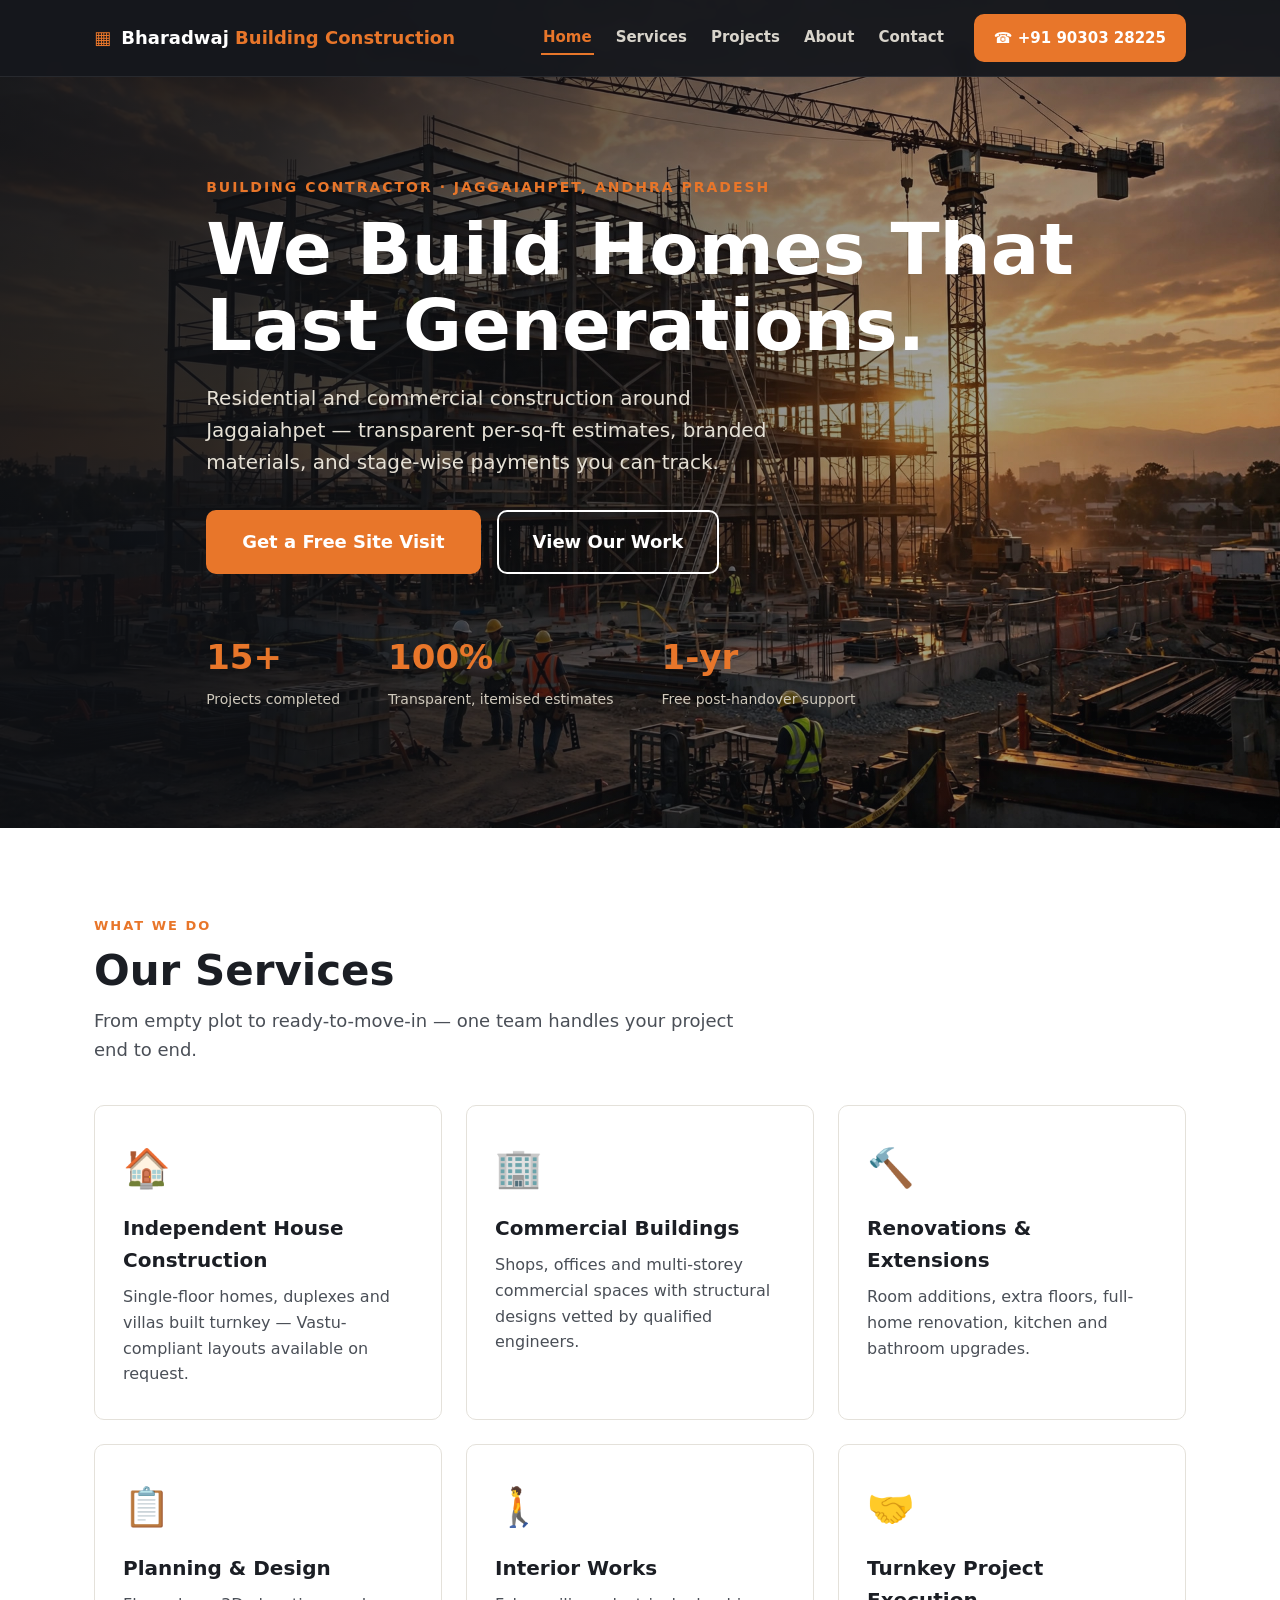
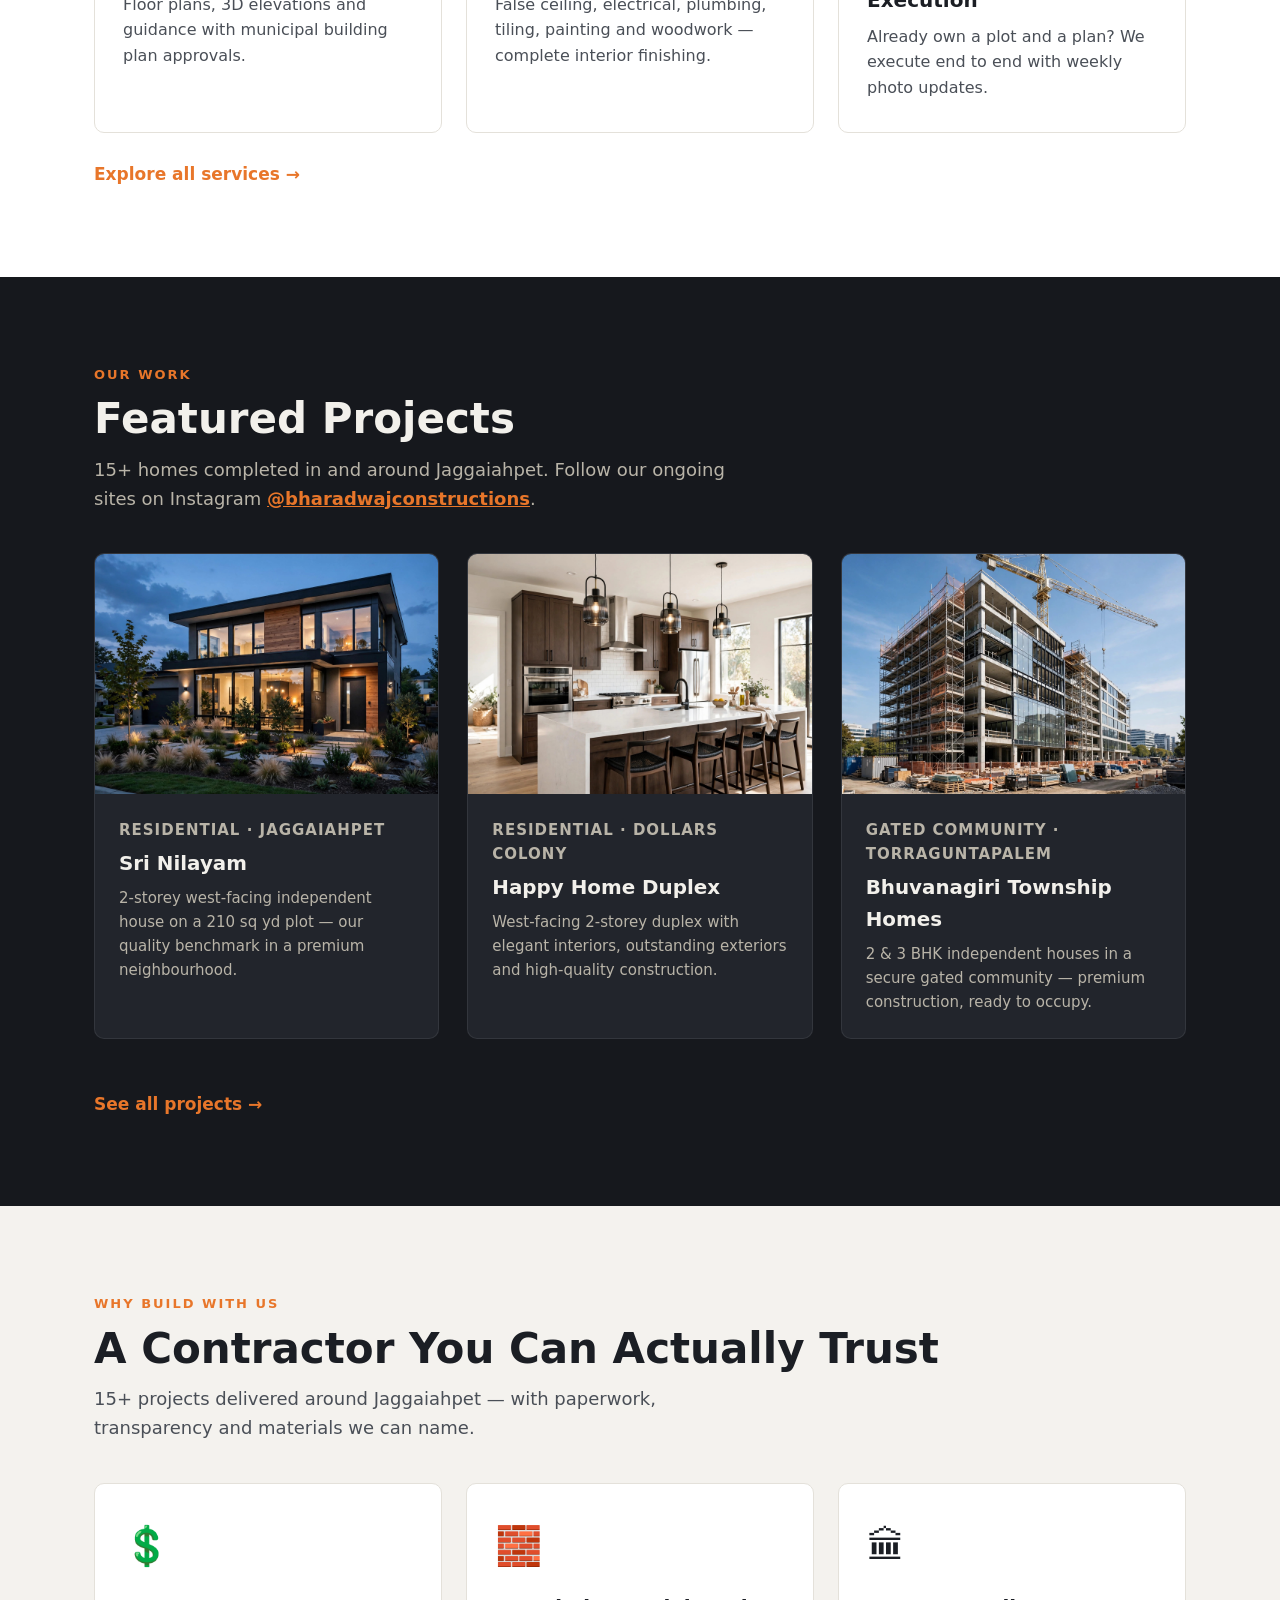
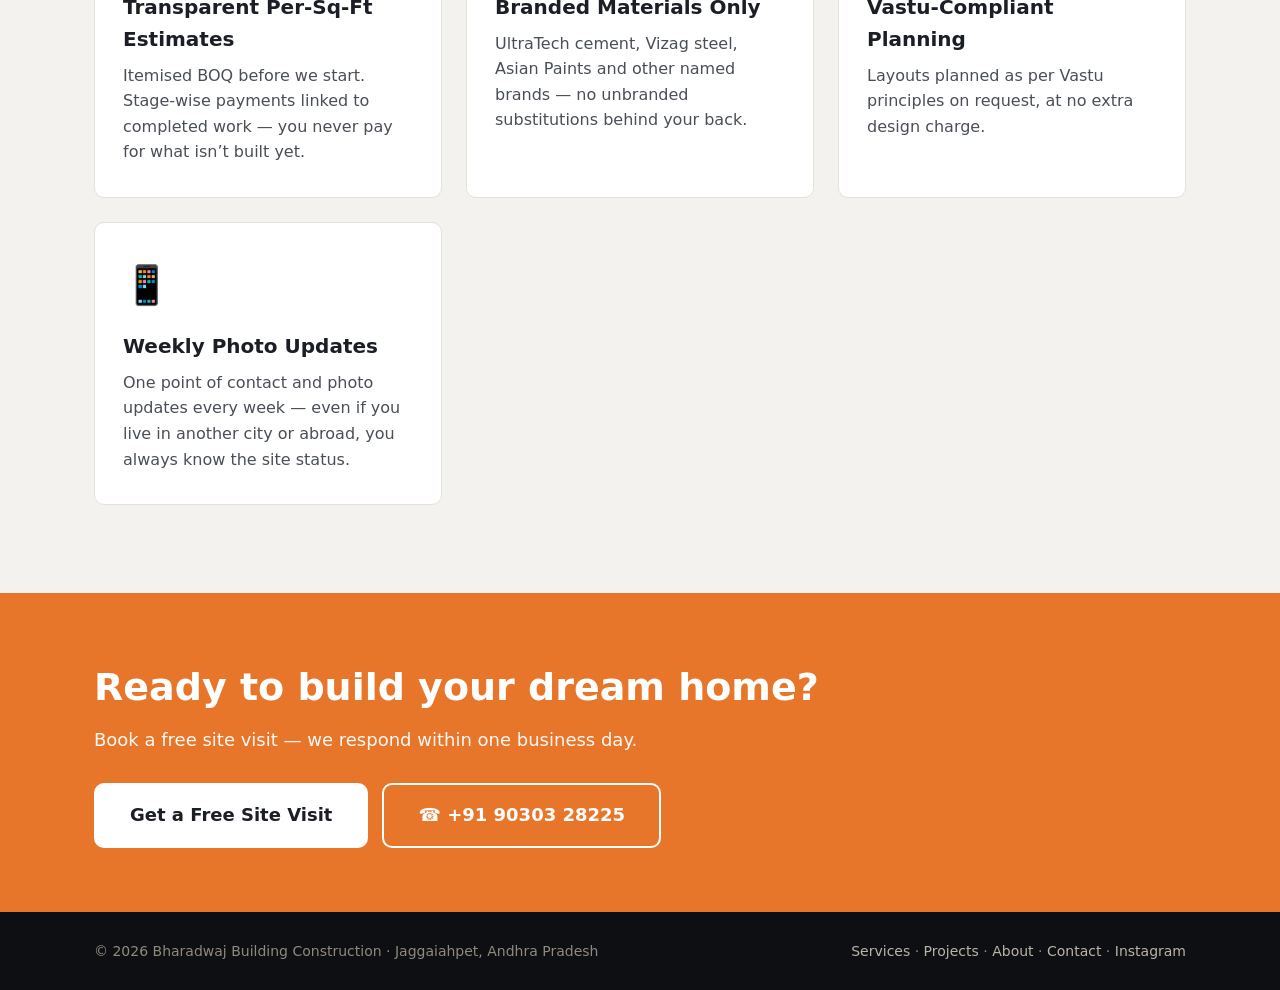
==== index.html @ 1786cbdc "Launch Bharadwaj Building Construction website" ====
<!DOCTYPE html>
<html lang="en">
<head>
  <meta charset="UTF-8" />
  <meta name="viewport" content="width=device-width, initial-scale=1.0" />
  <title>Bharadwaj Building Construction | Building Contractor in Jaggaiahpet, Andhra Pradesh</title>
  <meta name="description" content="Bharadwaj Building Construction is a building contractor based in Jaggaiahpet, Andhra Pradesh. Independent houses, commercial buildings, renovations and turnkey projects. Free site visit and transparent estimate." />
  <link rel="stylesheet" href="styles.css" />
</head>
<body data-page="home">

  <!-- ============ HEADER / NAV ============ -->
  <header class="site-header" id="siteHeader">
    <div class="container header-inner">
      <a href="index.html" class="logo">
        <span class="logo-mark">&#9638;</span>
        Bharadwaj <span class="logo-accent">Building Construction</span>
      </a>
      <nav class="main-nav" id="mainNav">
        <a href="index.html" data-nav="home">Home</a>
        <a href="services.html" data-nav="services">Services</a>
        <a href="projects.html" data-nav="projects">Projects</a>
        <a href="about.html" data-nav="about">About</a>
        <a href="contact.html" data-nav="contact">Contact</a>
      </nav>
      <a href="tel:+919030328225" class="btn btn-primary header-cta">&#9742; +91 90303 28225</a>
      <button class="nav-toggle" id="navToggle" aria-label="Toggle navigation">
        <span></span><span></span><span></span>
      </button>
    </div>
  </header>

  <!-- ============ HERO ============ -->
  <section class="hero">
    <div class="hero-overlay"></div>
    <div class="container hero-content">
      <p class="hero-eyebrow">Building Contractor &middot; Jaggaiahpet, Andhra Pradesh</p>
      <h1>We Build Homes That<br />Last Generations.</h1>
      <p class="hero-sub">Residential and commercial construction around Jaggaiahpet &mdash; transparent per-sq-ft estimates, branded materials, and stage-wise payments you can track.</p>
      <div class="hero-actions">
        <a href="contact.html" class="btn btn-primary btn-lg">Get a Free Site Visit</a>
        <a href="projects.html" class="btn btn-ghost btn-lg">View Our Work</a>
      </div>
      <div class="hero-stats">
        <div class="stat"><strong>15+</strong><span>Projects completed</span></div>
        <div class="stat"><strong>100%</strong><span>Transparent, itemised estimates</span></div>
        <div class="stat"><strong>1-yr</strong><span>Free post-handover support</span></div>
      </div>
    </div>
  </section>

  <!-- ============ SERVICES PREVIEW ============ -->
  <section class="section">
    <div class="container">
      <p class="section-eyebrow">What we do</p>
      <h2 class="section-title">Our Services</h2>
      <p class="section-lead">From empty plot to ready-to-move-in &mdash; one team handles your project end to end.</p>
      <div class="services-grid">
        <article class="service-card">
          <div class="service-icon">&#127968;</div>
          <h3>Independent House Construction</h3>
          <p>Single-floor homes, duplexes and villas built turnkey &mdash; Vastu-compliant layouts available on request.</p>
        </article>
        <article class="service-card">
          <div class="service-icon">&#127970;</div>
          <h3>Commercial Buildings</h3>
          <p>Shops, offices and multi-storey commercial spaces with structural designs vetted by qualified engineers.</p>
        </article>
        <article class="service-card">
          <div class="service-icon">&#128296;</div>
          <h3>Renovations &amp; Extensions</h3>
          <p>Room additions, extra floors, full-home renovation, kitchen and bathroom upgrades.</p>
        </article>
        <article class="service-card">
          <div class="service-icon">&#128203;</div>
          <h3>Planning &amp; Design</h3>
          <p>Floor plans, 3D elevations and guidance with municipal building plan approvals.</p>
        </article>
        <article class="service-card">
          <div class="service-icon">&#128694;</div>
          <h3>Interior Works</h3>
          <p>False ceiling, electrical, plumbing, tiling, painting and woodwork &mdash; complete interior finishing.</p>
        </article>
        <article class="service-card">
          <div class="service-icon">&#129309;</div>
          <h3>Turnkey Project Execution</h3>
          <p>Already own a plot and a plan? We execute end to end with weekly photo updates.</p>
        </article>
      </div>
      <a href="services.html" class="section-link">Explore all services &rarr;</a>
    </div>
  </section>

  <!-- ============ PROJECTS PREVIEW ============ -->
  <section class="section section-dark">
    <div class="container">
      <p class="section-eyebrow">Our work</p>
      <h2 class="section-title">Featured Projects</h2>
      <p class="section-lead">15+ homes completed in and around Jaggaiahpet. Follow our ongoing sites on Instagram <a href="https://www.instagram.com/bharadwajconstructions" target="_blank" rel="noopener" class="inline-link">@bharadwajconstructions</a>.</p>
      <div class="projects-grid">
        <article class="project-card">
          <img src="images/project-home.jpg" alt="Independent house built by Bharadwaj Building Construction" loading="lazy" />
          <div class="project-body">
            <p class="project-tag">Residential &middot; Jaggaiahpet</p>
            <h3>Sri Nilayam</h3>
            <p>2-storey west-facing independent house on a 210 sq yd plot &mdash; our quality benchmark in a premium neighbourhood.</p>
          </div>
        </article>
        <article class="project-card">
          <img src="images/project-kitchen.jpg" alt="Duplex home interior finishing" loading="lazy" />
          <div class="project-body">
            <p class="project-tag">Residential &middot; Dollars Colony</p>
            <h3>Happy Home Duplex</h3>
            <p>West-facing 2-storey duplex with elegant interiors, outstanding exteriors and high-quality construction.</p>
          </div>
        </article>
        <article class="project-card">
          <img src="images/project-commercial.jpg" alt="Independent houses in a gated community" loading="lazy" />
          <div class="project-body">
            <p class="project-tag">Gated Community &middot; Torraguntapalem</p>
            <h3>Bhuvanagiri Township Homes</h3>
            <p>2 &amp; 3 BHK independent houses in a secure gated community &mdash; premium construction, ready to occupy.</p>
          </div>
        </article>
      </div>
      <a href="projects.html" class="section-link">See all projects &rarr;</a>
    </div>
  </section>

  <!-- ============ WHY US ============ -->
  <section class="section section-tint">
    <div class="container">
      <p class="section-eyebrow">Why build with us</p>
      <h2 class="section-title">A Contractor You Can Actually Trust</h2>
      <p class="section-lead">15+ projects delivered around Jaggaiahpet &mdash; with paperwork, transparency and materials we can name.</p>
      <div class="services-grid">
        <article class="service-card">
          <div class="service-icon">&#128178;</div>
          <h3>Transparent Per-Sq-Ft Estimates</h3>
          <p>Itemised BOQ before we start. Stage-wise payments linked to completed work &mdash; you never pay for what isn&rsquo;t built yet.</p>
        </article>
        <article class="service-card">
          <div class="service-icon">&#129521;</div>
          <h3>Branded Materials Only</h3>
          <p>UltraTech cement, Vizag steel, Asian Paints and other named brands &mdash; no unbranded substitutions behind your back.</p>
        </article>
        <article class="service-card">
          <div class="service-icon">&#127963;</div>
          <h3>Vastu-Compliant Planning</h3>
          <p>Layouts planned as per Vastu principles on request, at no extra design charge.</p>
        </article>
        <article class="service-card">
          <div class="service-icon">&#128241;</div>
          <h3>Weekly Photo Updates</h3>
          <p>One point of contact and photo updates every week &mdash; even if you live in another city or abroad, you always know the site status.</p>
        </article>
      </div>
    </div>
  </section>

  <!-- ============ CTA BANNER ============ -->
  <section class="cta-banner">
    <div class="container cta-banner-inner">
      <div>
        <h2>Ready to build your dream home?</h2>
        <p>Book a free site visit &mdash; we respond within one business day.</p>
      </div>
      <div class="cta-actions">
        <a href="contact.html" class="btn btn-white btn-lg">Get a Free Site Visit</a>
        <a href="tel:+919030328225" class="btn btn-outline-white btn-lg">&#9742; +91 90303 28225</a>
      </div>
    </div>
  </section>

  <!-- ============ FOOTER ============ -->
  <footer class="site-footer">
    <div class="container footer-inner">
      <p>&copy; <span id="year"></span> Bharadwaj Building Construction &middot; Jaggaiahpet, Andhra Pradesh</p>
      <p class="footer-links"><a href="services.html">Services</a> &middot; <a href="projects.html">Projects</a> &middot; <a href="about.html">About</a> &middot; <a href="contact.html">Contact</a> &middot; <a href="https://www.instagram.com/bharadwajconstructions" target="_blank" rel="noopener">Instagram</a></p>
    </div>
  </footer>

  <script src="script.js"></script>
</body>
</html>
---- styles.css ----
/* ============================================================
   Bharadwaj Building Construction - main stylesheet
   Shared by all pages. Colors and spacing are controlled
   from the :root variables below.
   ============================================================ */
:root {
  --brand: #e8762a;          /* safety orange - primary accent */
  --brand-dark: #c95f1a;
  --ink: #1b1e24;            /* near-black for text */
  --ink-light: #4a4f57;
  --bg: #ffffff;
  --bg-tint: #f4f2ee;        /* warm light gray */
  --bg-dark: #16181d;        /* dark section background */
  --line: #e4e1da;
  --radius: 10px;
  --maxw: 1140px;
  --font: "Segoe UI", system-ui, -apple-system, Roboto, "Helvetica Neue", Arial, sans-serif;
}

* { box-sizing: border-box; margin: 0; padding: 0; }

html { scroll-behavior: smooth; }

body {
  font-family: var(--font);
  color: var(--ink);
  background: var(--bg);
  line-height: 1.6;
  font-size: 17px;
}

img { max-width: 100%; display: block; }

.container { max-width: var(--maxw); margin: 0 auto; padding: 0 24px; }

.section { padding: 88px 0; }
.section-dark { background: var(--bg-dark); color: #f2f0eb; }
.section-dark .section-lead { color: #b9b4a8; }
.section-tint { background: var(--bg-tint); }

.section-eyebrow {
  text-transform: uppercase;
  letter-spacing: 2px;
  font-size: 13px;
  font-weight: 700;
  color: var(--brand);
  margin-bottom: 10px;
}

.section-title { font-size: clamp(28px, 4vw, 42px); line-height: 1.15; margin-bottom: 12px; }
.section-lead { color: var(--ink-light); max-width: 640px; margin-bottom: 40px; font-size: 18px; }
.section-link { display: inline-block; margin-top: 28px; color: var(--brand); font-weight: 700; text-decoration: none; font-size: 17px; }
.section-link:hover { text-decoration: underline; }

/* ---------- Buttons ---------- */
.btn {
  display: inline-block;
  padding: 13px 26px;
  border-radius: var(--radius);
  font-weight: 700;
  text-decoration: none;
  border: 2px solid transparent;
  cursor: pointer;
  transition: transform .15s ease, background .15s ease;
}
.btn:hover { transform: translateY(-2px); }
.btn-lg { padding: 16px 34px; font-size: 18px; }
.btn-primary { background: var(--brand); color: #fff; }
.btn-primary:hover { background: var(--brand-dark); }
.btn-ghost { border-color: #fff; color: #fff; }
.btn-ghost:hover { background: rgba(255,255,255,.12); }
.btn-white { background: #fff; color: var(--ink); }
.btn-white:hover { background: #efece5; }
.btn-outline-white { border-color: #fff; color: #fff; }
.btn-outline-white:hover { background: rgba(255,255,255,.15); }

/* ---------- Header ---------- */
.site-header {
  position: fixed; top: 0; left: 0; right: 0; z-index: 100;
  background: rgba(22,24,29,.95);
  backdrop-filter: blur(6px);
  border-bottom: 1px solid rgba(255,255,255,.08);
}
.header-inner {
  display: flex; align-items: center; gap: 28px;
  padding-top: 14px; padding-bottom: 14px;
}
.logo { color: #ffffff; text-decoration: none; font-weight: 800; font-size: 18px; white-space: nowrap; }
.logo-mark { color: var(--brand); margin-right: 4px; }
.logo-accent { color: var(--brand); font-weight: 600; }
.main-nav { display: flex; gap: 20px; margin-left: auto; }
.main-nav a { color: #d8d4cb; text-decoration: none; font-weight: 600; font-size: 15px; padding: 4px 2px; border-bottom: 2px solid transparent; }
.main-nav a:hover { color: var(--brand); }
.main-nav a.active { color: var(--brand); border-bottom-color: var(--brand); }
.header-cta { white-space: nowrap; font-size: 15px; padding: 10px 18px; }
.nav-toggle { display: none; background: none; border: none; cursor: pointer; margin-left: auto; }
.nav-toggle span { display: block; width: 26px; height: 3px; background: #fff; margin: 5px 0; border-radius: 2px; }

/* ---------- Hero (home) ---------- */
.hero {
  min-height: 92vh;
  display: flex; align-items: center;
  background: url("images/hero.jpg") center/cover no-repeat;
  position: relative; color: #fff;
  padding: 140px 0 80px;
}
.hero-overlay {
  position: absolute; inset: 0;
  background: linear-gradient(100deg, rgba(15,17,21,.88) 20%, rgba(15,17,21,.45) 60%, rgba(15,17,21,.25));
}
.hero-content { position: relative; z-index: 1; max-width: var(--maxw); }
.hero-eyebrow { text-transform: uppercase; letter-spacing: 2px; font-size: 14px; font-weight: 700; color: var(--brand); margin-bottom: 14px; }
.hero h1 { font-size: clamp(40px, 7vw, 72px); line-height: 1.05; margin-bottom: 18px; }
.hero-sub { font-size: 20px; max-width: 600px; color: #e6e1d6; margin-bottom: 32px; }
.hero-actions { display: flex; gap: 16px; flex-wrap: wrap; margin-bottom: 56px; }
.hero-stats { display: flex; gap: 48px; flex-wrap: wrap; }
.stat strong { display: block; font-size: 34px; color: var(--brand); }
.stat span { font-size: 14px; color: #cfc9bc; }

/* ---------- Inner page hero ---------- */
.page-hero {
  background: var(--bg-dark);
  color: #fff;
  padding: 150px 0 70px;
  position: relative;
  overflow: hidden;
}
.page-hero::after {
  content: ""; position: absolute; right: -80px; top: -80px;
  width: 340px; height: 340px; border-radius: 50%;
  background: radial-gradient(circle, rgba(232,118,42,.25), transparent 70%);
}
.page-hero h1 { font-size: clamp(34px, 5vw, 54px); margin-bottom: 10px; position: relative; z-index: 1; }
.page-hero p { color: #cfc9bc; font-size: 19px; max-width: 640px; position: relative; z-index: 1; }
.page-hero .section-eyebrow { position: relative; z-index: 1; }

/* ---------- Services ---------- */
.services-grid {
  display: grid; gap: 24px;
  grid-template-columns: repeat(auto-fit, minmax(300px, 1fr));
}
.service-card {
  border: 1px solid var(--line);
  border-radius: var(--radius);
  padding: 32px 28px;
  background: #fff;
  transition: box-shadow .2s ease, transform .2s ease;
}
.service-card:hover { box-shadow: 0 14px 34px rgba(0,0,0,.10); transform: translateY(-4px); }
.service-icon { font-size: 38px; margin-bottom: 14px; }
.service-card h3 { margin-bottom: 8px; font-size: 20px; }
.service-card p { color: var(--ink-light); font-size: 16px; }
.service-card .card-link { display: inline-block; margin-top: 14px; color: var(--brand); font-weight: 700; text-decoration: none; font-size: 15px; }
.service-card .card-link:hover { text-decoration: underline; }

/* ---------- Service detail (services page) ---------- */
.service-detail {
  display: grid; grid-template-columns: 1fr 1fr; gap: 48px;
  padding: 48px 0; border-bottom: 1px solid var(--line);
  align-items: start;
}
.service-detail:last-child { border-bottom: none; padding-bottom: 0; }
.service-detail:first-child { padding-top: 8px; }
.service-detail .service-icon { font-size: 46px; }
.service-detail h2 { font-size: 28px; margin-bottom: 10px; }
.service-detail .lead { color: var(--ink-light); margin-bottom: 18px; font-size: 17px; }
.included-box { background: var(--bg-tint); border-radius: var(--radius); padding: 28px; }
.included-box h3 { font-size: 17px; text-transform: uppercase; letter-spacing: 1px; color: var(--brand); margin-bottom: 14px; }
.included { list-style: none; display: grid; gap: 10px; }
.included li { padding-left: 28px; position: relative; color: var(--ink-light); font-size: 16px; }
.included li::before { content: "\2713"; position: absolute; left: 0; color: var(--brand); font-weight: 800; }

/* ---------- Projects ---------- */
.projects-grid {
  display: grid; gap: 28px;
  grid-template-columns: repeat(auto-fit, minmax(300px, 1fr));
  margin-bottom: 24px;
}
.project-card {
  background: #22252c;
  border-radius: var(--radius);
  overflow: hidden;
  border: 1px solid rgba(255,255,255,.08);
  transition: transform .2s ease;
}
.project-card:hover { transform: translateY(-4px); }
.project-card img { height: 240px; width: 100%; object-fit: cover; }
.project-body { padding: 24px; }
.project-tag { color: var(--brand); font-size: 13px; font-weight: 700; text-transform: uppercase; letter-spacing: 1px; margin-bottom: 6px; }
.project-card h3 { margin-bottom: 6px; }
.project-card p { color: #b9b4a8; font-size: 15px; }
.projects-note { color: #8f8a7d; font-size: 14px; }
.inline-link { color: var(--brand); font-weight: 700; }
.inline-link:hover { text-decoration: underline; }

/* ---------- Process ---------- */
.process-steps {
  list-style: none;
  display: grid; gap: 24px;
  grid-template-columns: repeat(auto-fit, minmax(240px, 1fr));
}
.process-steps li {
  background: var(--bg-tint);
  border-radius: var(--radius);
  padding: 30px 26px;
}
.step-num {
  display: inline-flex; align-items: center; justify-content: center;
  width: 44px; height: 44px; border-radius: 50%;
  background: var(--brand); color: #fff;
  font-weight: 800; font-size: 19px; margin-bottom: 14px;
}
.process-steps h3 { margin-bottom: 8px; }
.process-steps p { color: var(--ink-light); font-size: 15px; }

/* ---------- About ---------- */
.about-grid { display: grid; grid-template-columns: 1.4fr 1fr; gap: 56px; align-items: start; }
.about-grid p { color: var(--ink-light); margin-bottom: 20px; }
.about-points { list-style: none; display: grid; gap: 12px; }
.about-points li { padding-left: 28px; position: relative; }
.about-points li::before { content: "\2713"; position: absolute; left: 0; color: var(--brand); font-weight: 800; }
.about-badges { display: grid; gap: 16px; }
.badge {
  border: 2px solid var(--brand); border-radius: var(--radius);
  padding: 20px; text-align: center;
}
.badge strong { display: block; font-size: 22px; }
.badge span { font-size: 14px; color: var(--ink-light); }

/* ---------- CTA banner ---------- */
.cta-banner { background: var(--brand); color: #fff; padding: 64px 0; }
.cta-banner-inner { display: flex; align-items: center; justify-content: space-between; gap: 28px; flex-wrap: wrap; }
.cta-banner h2 { font-size: clamp(26px, 4vw, 38px); margin-bottom: 8px; }
.cta-banner p { font-size: 18px; opacity: .95; }
.cta-banner .cta-actions { display: flex; gap: 14px; flex-wrap: wrap; }

/* ---------- Contact ---------- */
.contact-grid { display: grid; grid-template-columns: 1.4fr 1fr; gap: 56px; align-items: start; }
.quote-form { display: grid; gap: 18px; }
.form-row { display: grid; grid-template-columns: 1fr 1fr; gap: 18px; }
.quote-form label { display: grid; gap: 8px; font-weight: 600; font-size: 15px; }
.quote-form input, .quote-form select, .quote-form textarea {
  font: inherit; padding: 13px 15px;
  border-radius: var(--radius);
  border: 1px solid #3a3e46;
  background: #22252c; color: #f2f0eb;
  width: 100%;
}
.quote-form input::placeholder, .quote-form textarea::placeholder { color: #7d7885; }
.quote-form input:focus, .quote-form select:focus, .quote-form textarea:focus {
  outline: 2px solid var(--brand); border-color: var(--brand);
}
.quote-form .invalid { border-color: #e05252; }
.form-note { min-height: 24px; font-size: 15px; }
.form-note.ok { color: #7fd08a; }
.form-note.err { color: #ff9d9d; }
.contact-info { background: #22252c; border-radius: var(--radius); padding: 34px 30px; border: 1px solid rgba(255,255,255,.08); }
.contact-info h3 { margin-bottom: 14px; }
.contact-info p { margin-bottom: 16px; color: #cfc9bc; font-size: 16px; }
.contact-info a { color: var(--brand); text-decoration: none; font-weight: 600; }
.contact-info a:hover { text-decoration: underline; }
.ig-note { font-size: 14px; color: #8f8a7d; }

/* ---------- Footer ---------- */
.site-footer { background: #0e0f13; color: #8f8a7d; padding: 28px 0; font-size: 14px; }
.footer-inner { display: flex; justify-content: space-between; gap: 16px; flex-wrap: wrap; }
.footer-links a { color: #b9b4a8; text-decoration: none; }
.footer-links a:hover { color: var(--brand); }

/* ---------- Responsive ---------- */
@media (max-width: 900px) {
  .about-grid, .contact-grid, .service-detail { grid-template-columns: 1fr; gap: 40px; }
}
@media (max-width: 760px) {
  .main-nav, .header-cta { display: none; }
  .nav-toggle { display: block; }
  .main-nav.open {
    display: flex; flex-direction: column; gap: 0;
    position: absolute; top: 100%; left: 0; right: 0;
    background: #16181d; border-bottom: 1px solid rgba(255,255,255,.1);
  }
  .main-nav.open a { padding: 14px 24px; border-top: 1px solid rgba(255,255,255,.06); }
  .main-nav a.active { border-bottom-color: transparent; }
  .form-row { grid-template-columns: 1fr; }
  .section { padding: 64px 0; }
  .hero { min-height: auto; padding: 130px 0 64px; }
  .page-hero { padding: 130px 0 56px; }
}
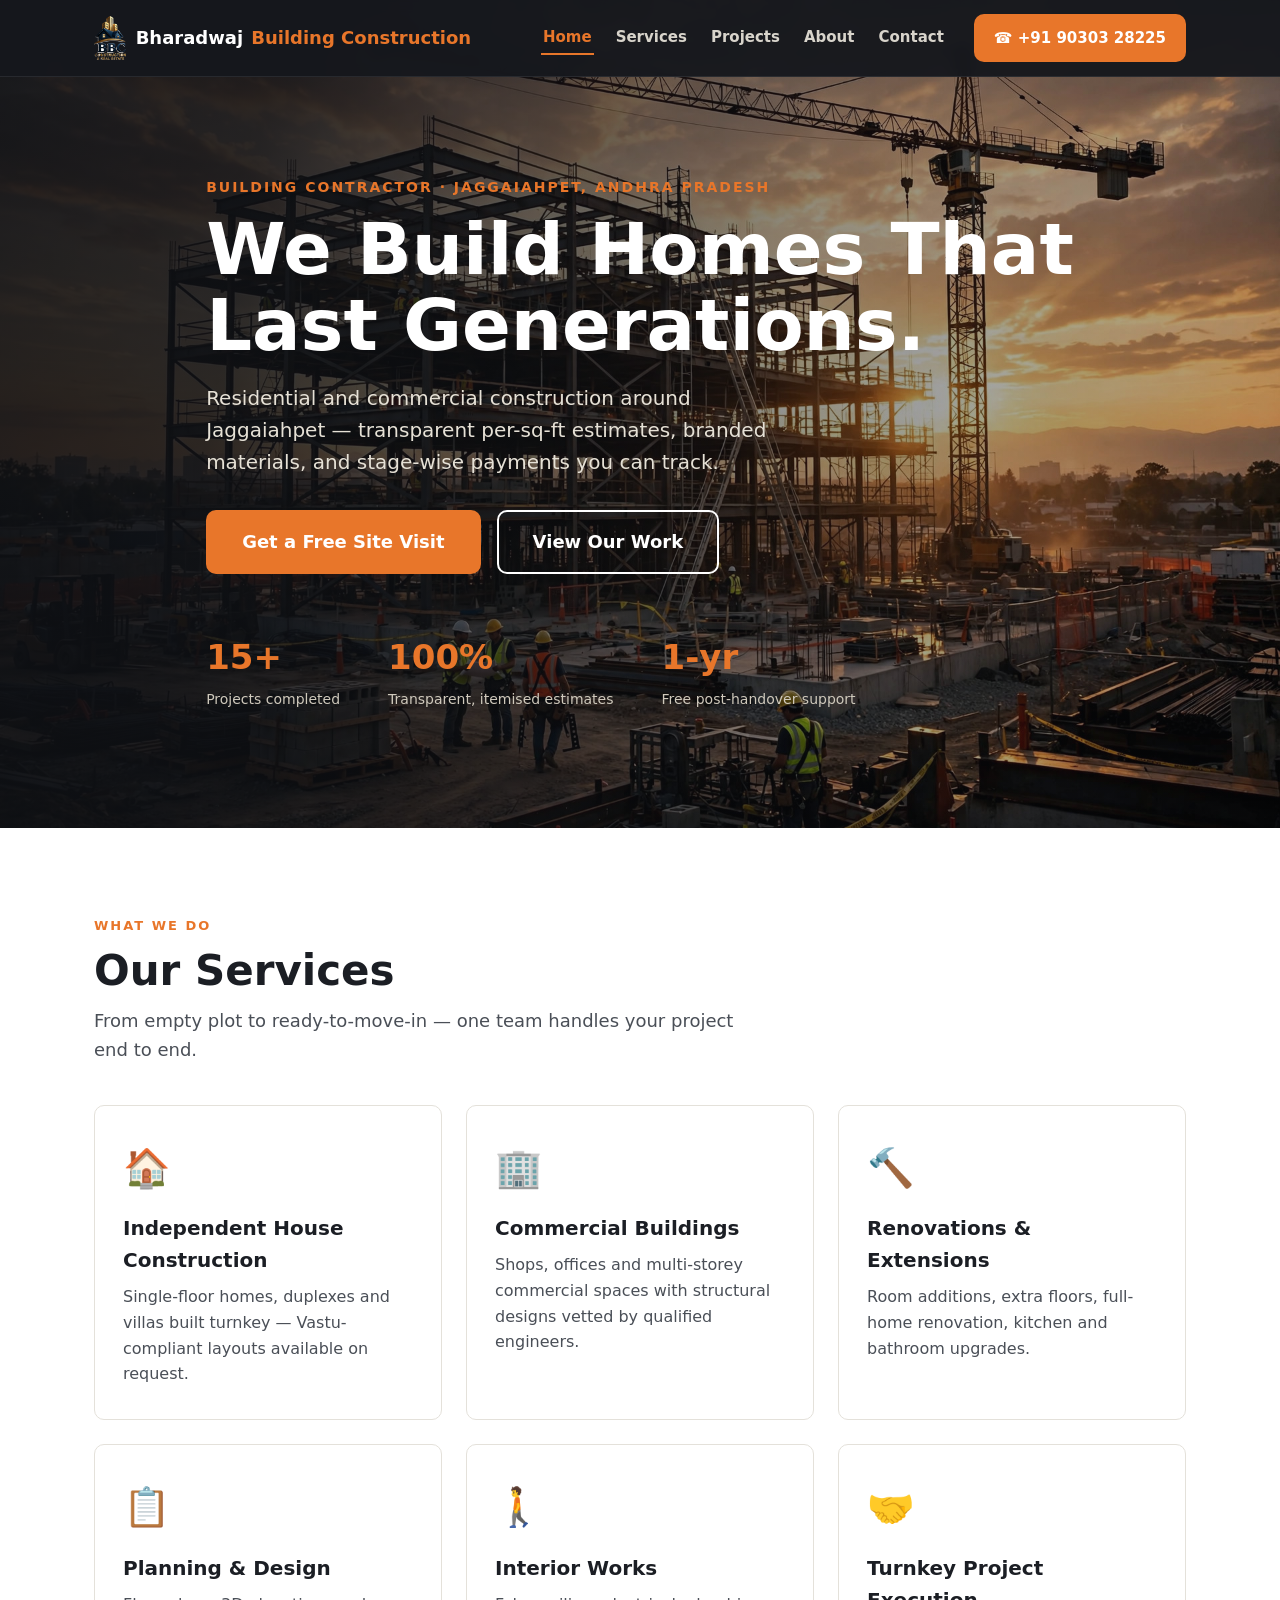
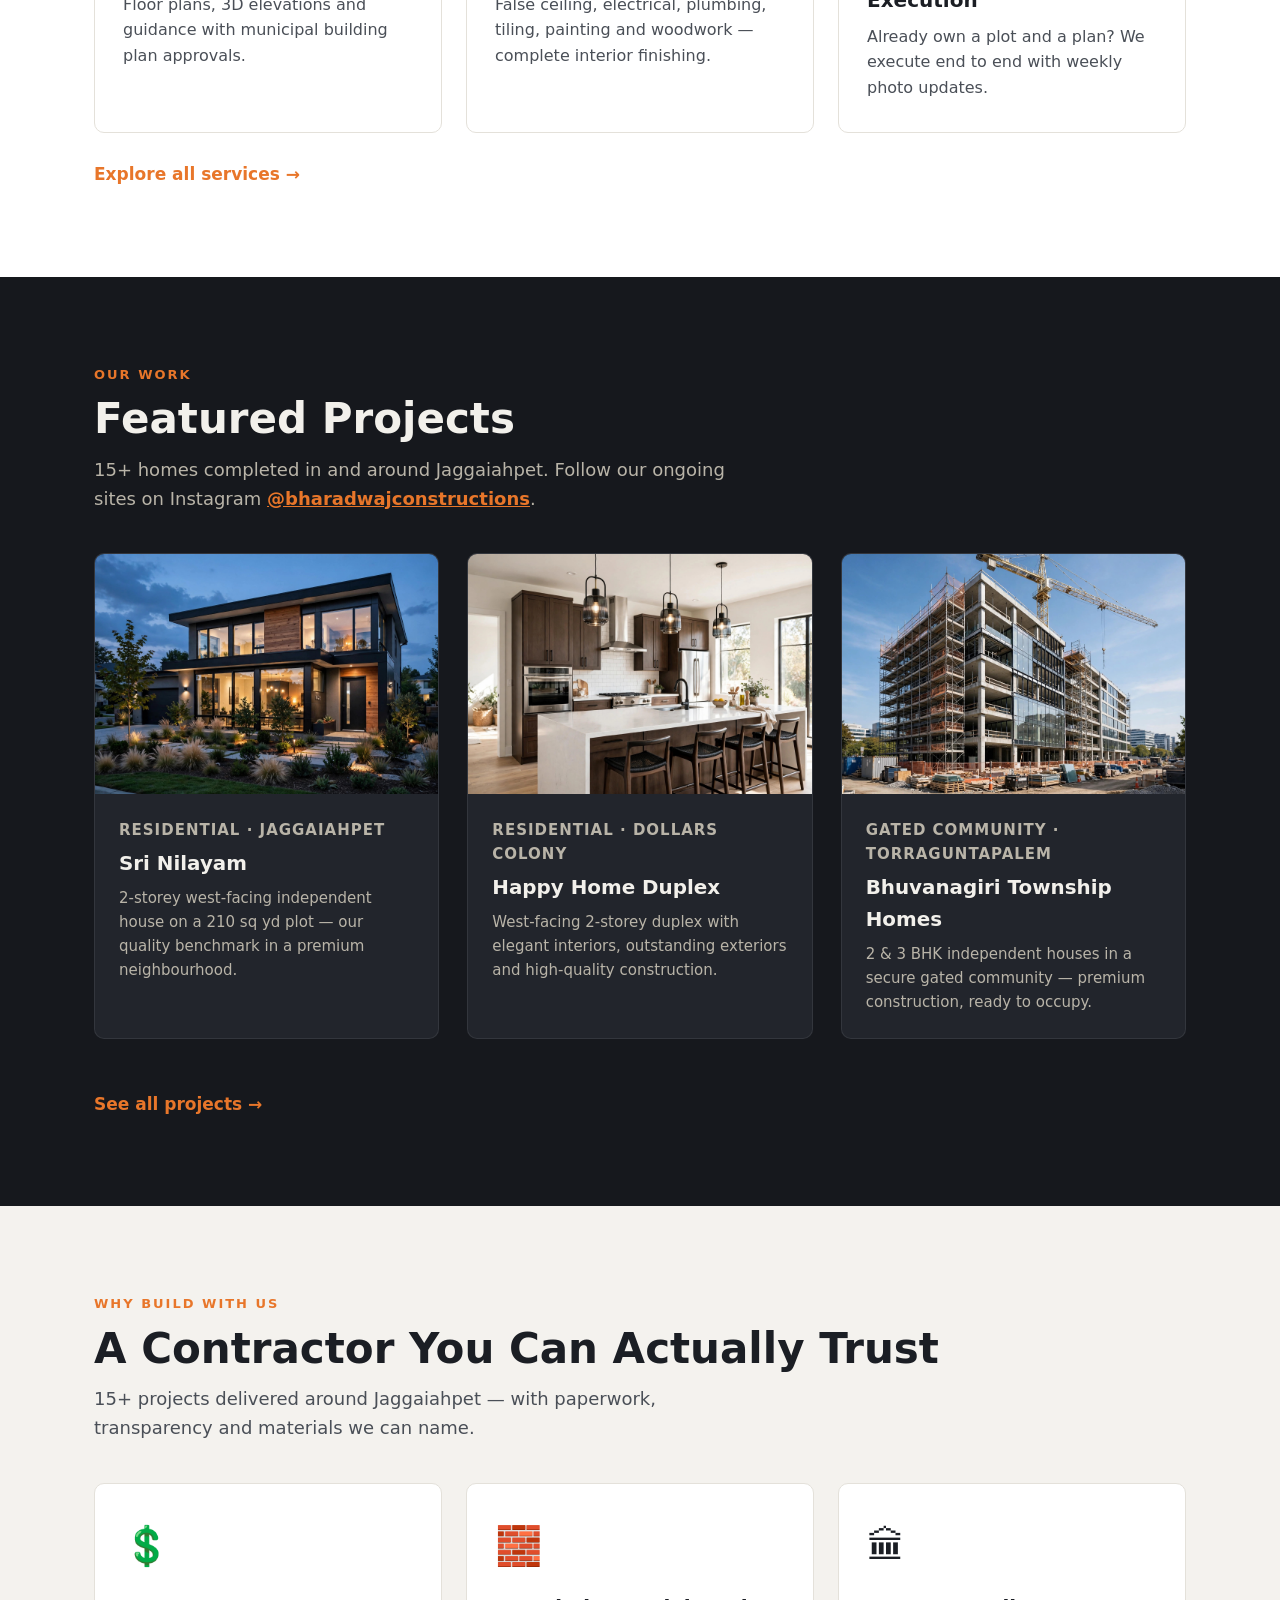
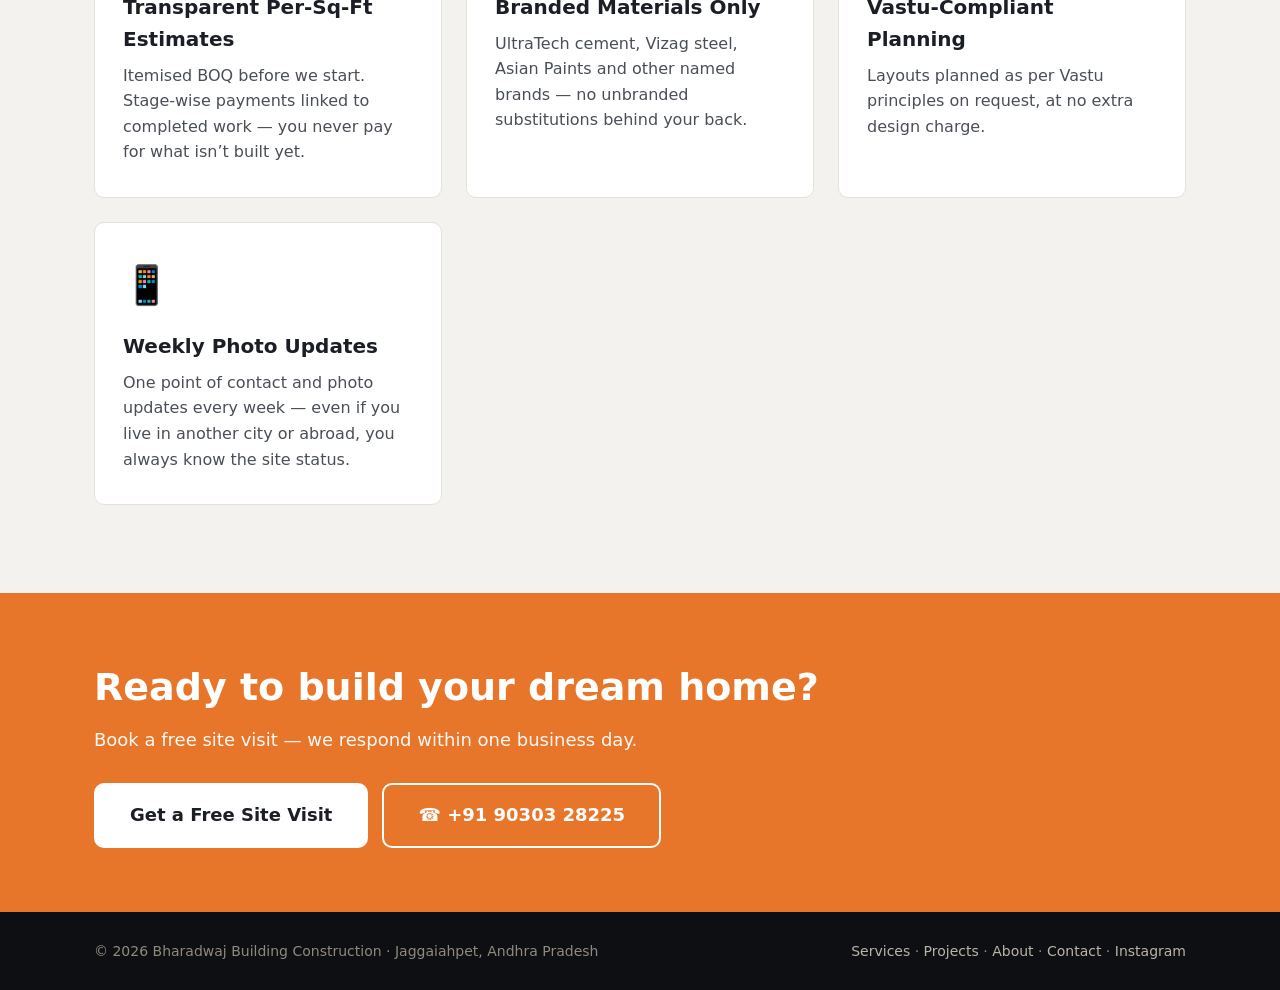
==== commit e1545861: "Add transparent BBC logo and header spacing fix" ====
--- a/index.html
+++ b/index.html
@@ -13,8 +13,9 @@
   <header class="site-header" id="siteHeader">
     <div class="container header-inner">
       <a href="index.html" class="logo">
-        <span class="logo-mark">&#9638;</span>
-        Bharadwaj <span class="logo-accent">Building Construction</span>
+        <!-- <span class="logo-mark">&#9638;</span>-->
+        <img src="images/logo.png" alt="Bharadwaj Building Construction" class="logo-img" />
+        Bharadwaj   <span class="logo-accent">Building Construction</span>
       </a>
       <nav class="main-nav" id="mainNav">
         <a href="index.html" data-nav="home">Home</a>
--- a/styles.css
+++ b/styles.css
@@ -86,8 +86,11 @@
   padding-top: 14px; padding-bottom: 14px;
 }
 .logo { color: #ffffff; text-decoration: none; font-weight: 800; font-size: 18px; white-space: nowrap; }
+.logo { display: inline-flex; align-items: center; }
+/*--.logo-img { height: 34px; width: auto; margin-right: 10px; }--*/
+.logo-img { height: 44px; width: auto; margin-right: 10px; }
 .logo-mark { color: var(--brand); margin-right: 4px; }
-.logo-accent { color: var(--brand); font-weight: 600; }
+.logo-accent { color: var(--brand); font-weight: 600; margin-left: 8px; }
 .main-nav { display: flex; gap: 20px; margin-left: auto; }
 .main-nav a { color: #d8d4cb; text-decoration: none; font-weight: 600; font-size: 15px; padding: 4px 2px; border-bottom: 2px solid transparent; }
 .main-nav a:hover { color: var(--brand); }
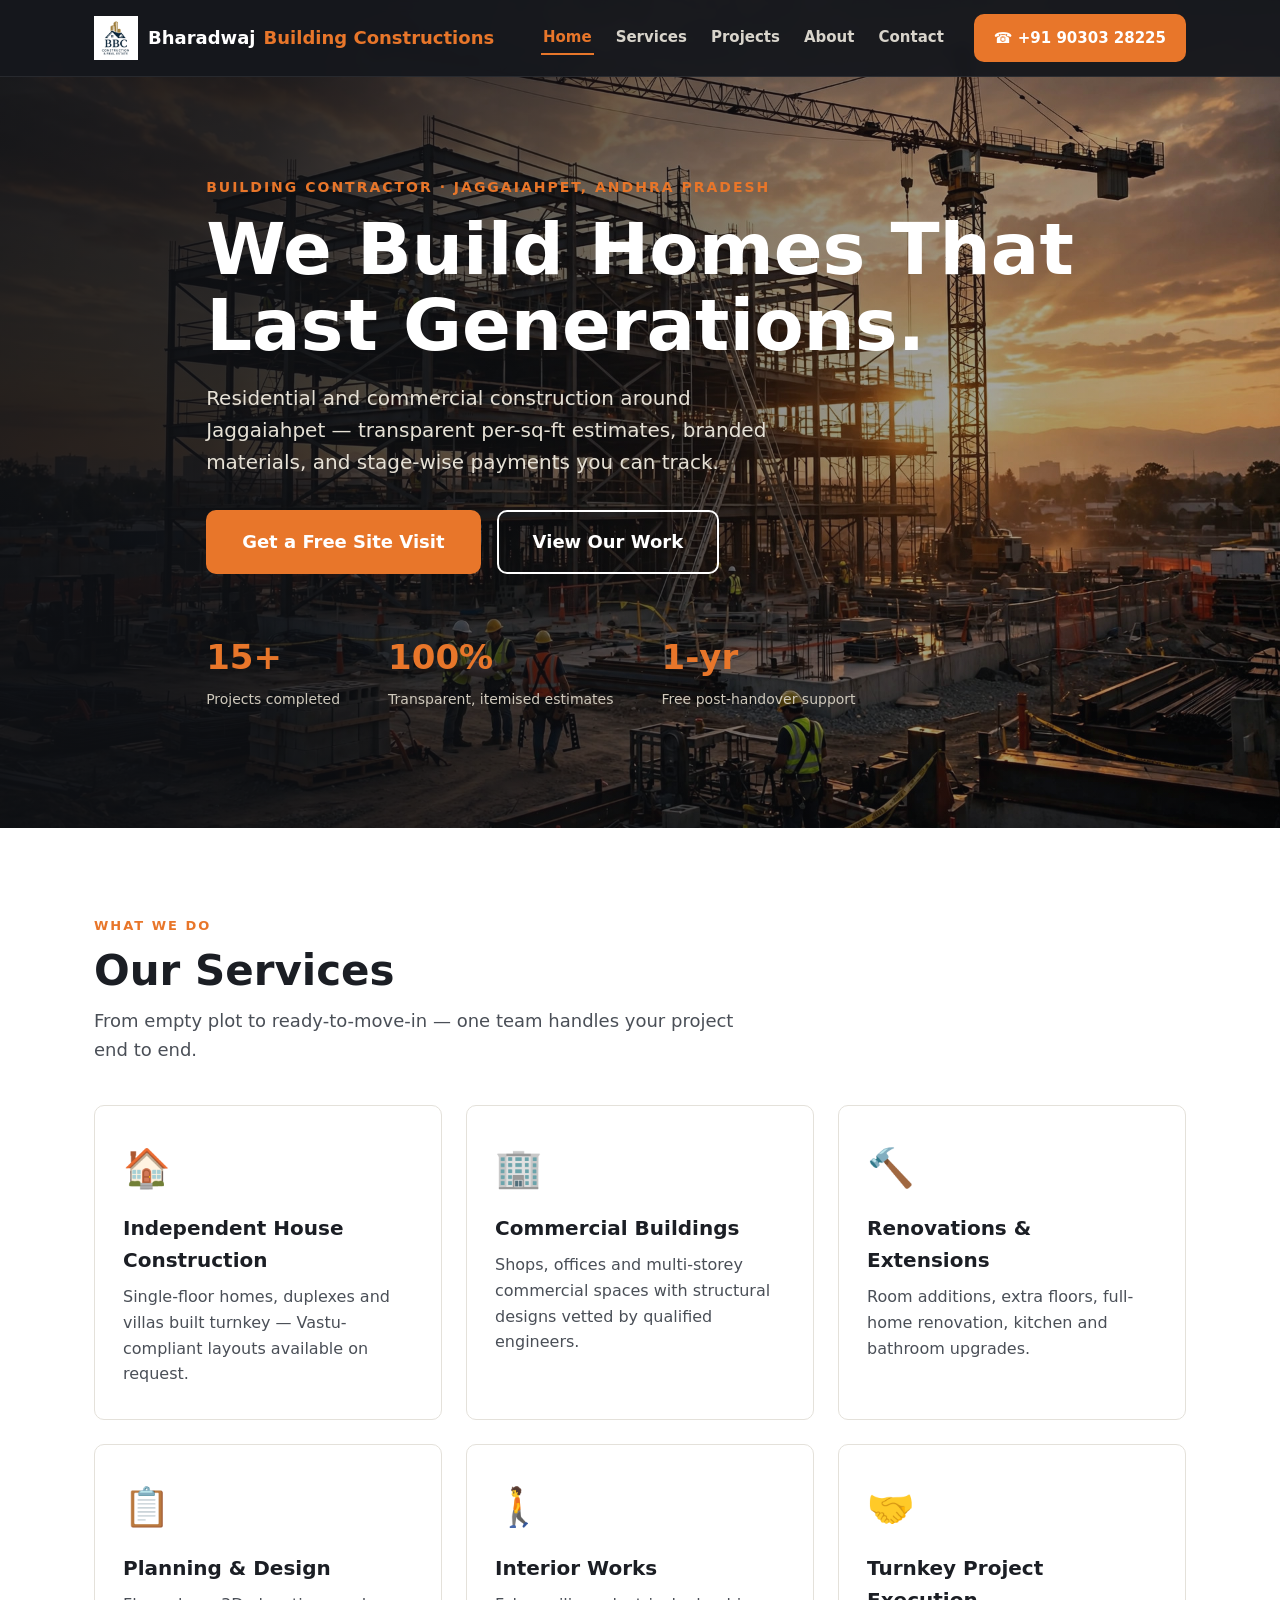
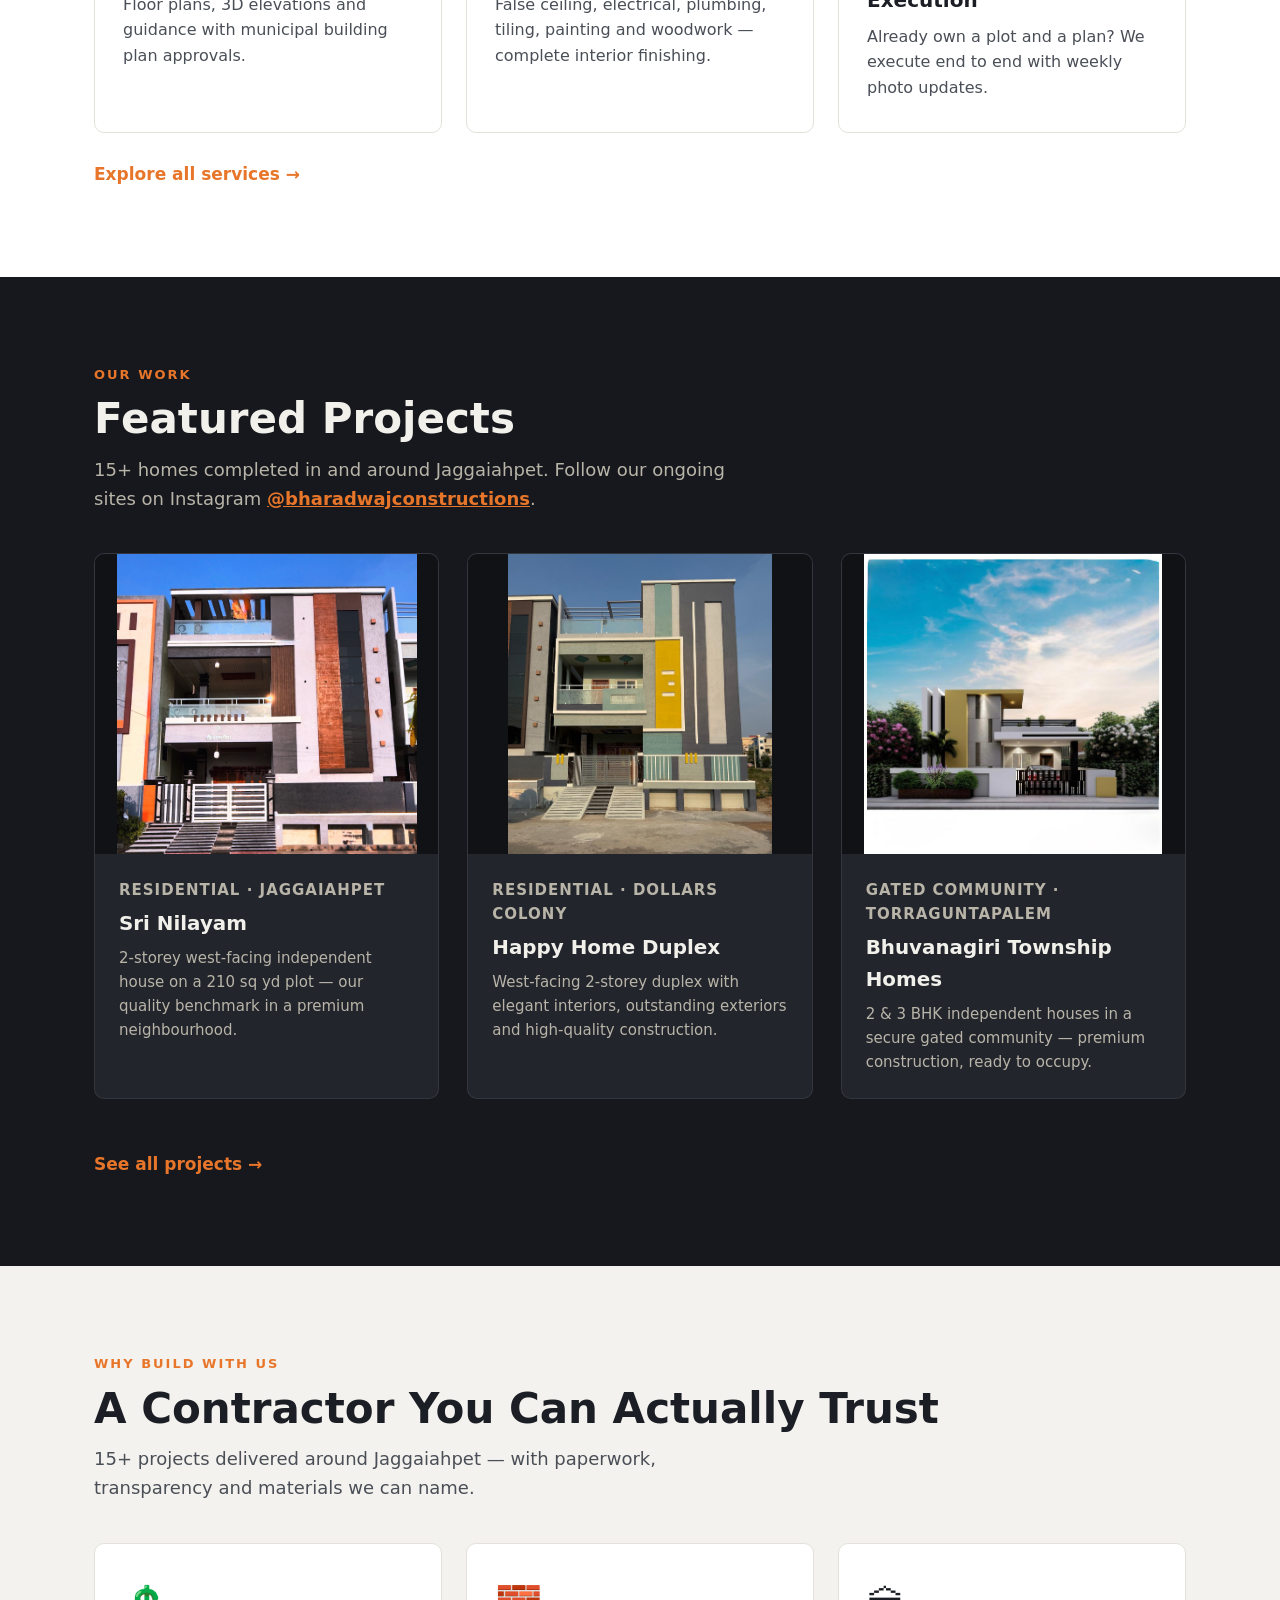
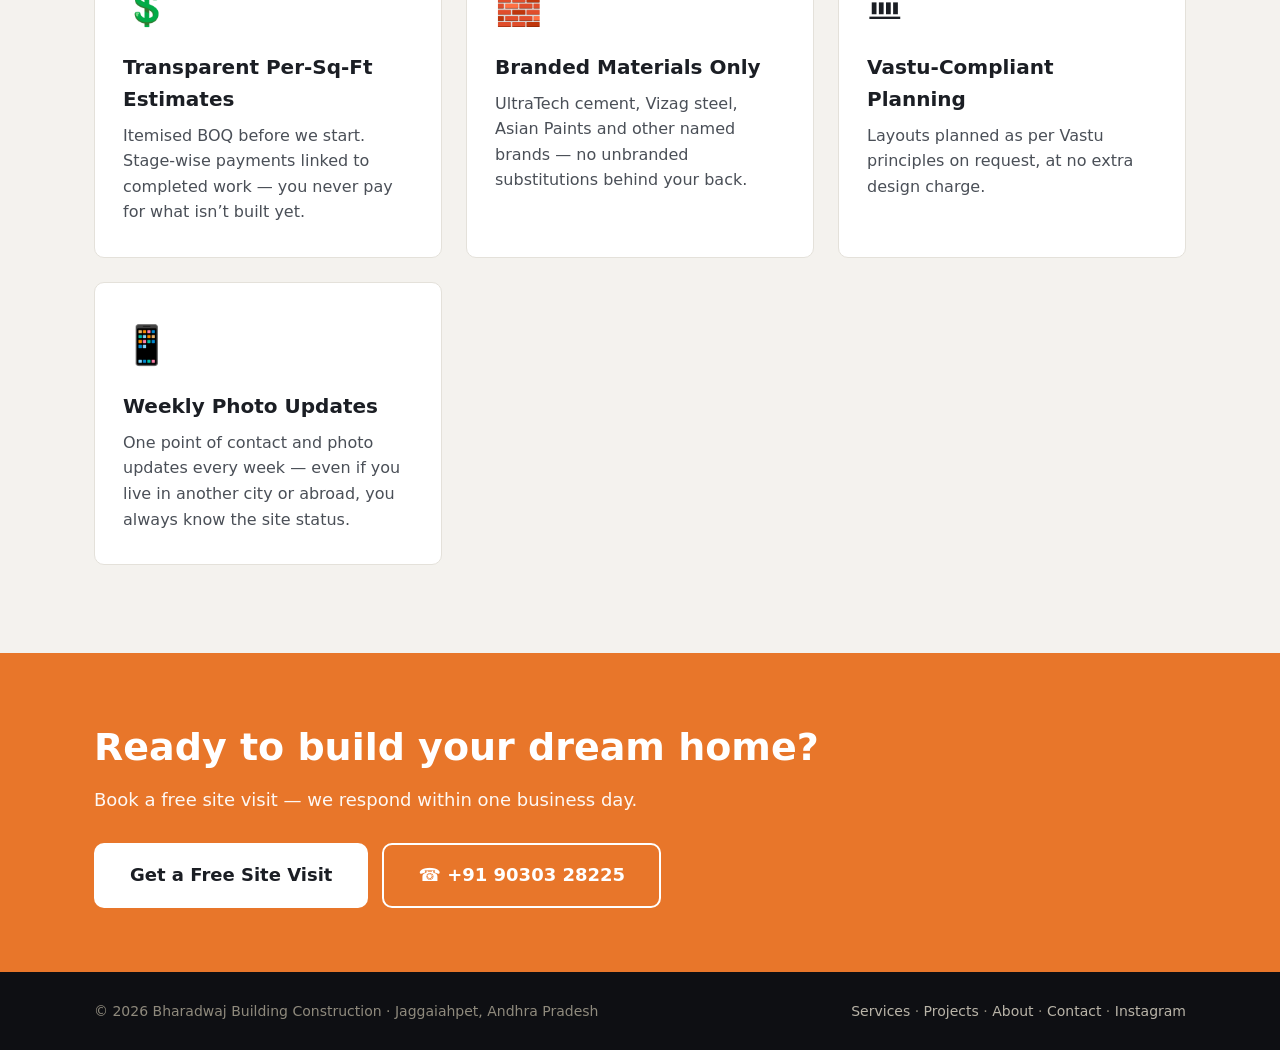
==== commit 8e806860: "Adress and few ther updates" ====
--- a/index.html
+++ b/index.html
@@ -1,12 +1,15 @@
 <!DOCTYPE html>
 <html lang="en">
+
 <head>
   <meta charset="UTF-8" />
   <meta name="viewport" content="width=device-width, initial-scale=1.0" />
-  <title>Bharadwaj Building Construction | Building Contractor in Jaggaiahpet, Andhra Pradesh</title>
-  <meta name="description" content="Bharadwaj Building Construction is a building contractor based in Jaggaiahpet, Andhra Pradesh. Independent houses, commercial buildings, renovations and turnkey projects. Free site visit and transparent estimate." />
+  <title>Bharadwaj Building Constructions | Building Contractor in Jaggaiahpet, Andhra Pradesh</title>
+  <meta name="description"
+    content="Bharadwaj Building Constructions is a building contractor based in Jaggaiahpet, Andhra Pradesh. Independent houses, commercial buildings, renovations and turnkey projects. Free site visit and transparent estimate." />
   <link rel="stylesheet" href="styles.css" />
 </head>
+
 <body data-page="home">
 
   <!-- ============ HEADER / NAV ============ -->
@@ -14,8 +17,8 @@
     <div class="container header-inner">
       <a href="index.html" class="logo">
         <!-- <span class="logo-mark">&#9638;</span>-->
-        <img src="images/logo.png" alt="Bharadwaj Building Construction" class="logo-img" />
-        Bharadwaj   <span class="logo-accent">Building Construction</span>
+      <img src="images/logo_white_new.png" alt="Bharadwaj Building Constructions" class="logo-img" />
+        Bharadwaj <span class="logo-accent">Building Constructions</span>
       </a>
       <nav class="main-nav" id="mainNav">
         <a href="index.html" data-nav="home">Home</a>
@@ -37,7 +40,8 @@
     <div class="container hero-content">
       <p class="hero-eyebrow">Building Contractor &middot; Jaggaiahpet, Andhra Pradesh</p>
       <h1>We Build Homes That<br />Last Generations.</h1>
-      <p class="hero-sub">Residential and commercial construction around Jaggaiahpet &mdash; transparent per-sq-ft estimates, branded materials, and stage-wise payments you can track.</p>
+      <p class="hero-sub">Residential and commercial construction around Jaggaiahpet &mdash; transparent per-sq-ft
+        estimates, branded materials, and stage-wise payments you can track.</p>
       <div class="hero-actions">
         <a href="contact.html" class="btn btn-primary btn-lg">Get a Free Site Visit</a>
         <a href="projects.html" class="btn btn-ghost btn-lg">View Our Work</a>
@@ -60,12 +64,14 @@
         <article class="service-card">
           <div class="service-icon">&#127968;</div>
           <h3>Independent House Construction</h3>
-          <p>Single-floor homes, duplexes and villas built turnkey &mdash; Vastu-compliant layouts available on request.</p>
+          <p>Single-floor homes, duplexes and villas built turnkey &mdash; Vastu-compliant layouts available on request.
+          </p>
         </article>
         <article class="service-card">
           <div class="service-icon">&#127970;</div>
           <h3>Commercial Buildings</h3>
-          <p>Shops, offices and multi-storey commercial spaces with structural designs vetted by qualified engineers.</p>
+          <p>Shops, offices and multi-storey commercial spaces with structural designs vetted by qualified engineers.
+          </p>
         </article>
         <article class="service-card">
           <div class="service-icon">&#128296;</div>
@@ -97,30 +103,36 @@
     <div class="container">
       <p class="section-eyebrow">Our work</p>
       <h2 class="section-title">Featured Projects</h2>
-      <p class="section-lead">15+ homes completed in and around Jaggaiahpet. Follow our ongoing sites on Instagram <a href="https://www.instagram.com/bharadwajconstructions" target="_blank" rel="noopener" class="inline-link">@bharadwajconstructions</a>.</p>
+      <p class="section-lead">15+ homes completed in and around Jaggaiahpet. Follow our ongoing sites on Instagram <a
+          href="https://www.instagram.com/bharadwajconstructions" target="_blank" rel="noopener"
+          class="inline-link">@bharadwajconstructions</a>.</p>
       <div class="projects-grid">
         <article class="project-card">
-          <img src="images/project-home.jpg" alt="Independent house built by Bharadwaj Building Construction" loading="lazy" />
+          <img src="images/sri_nilayam.jpeg" alt="Independent house built by Bharadwaj Building Construction"
+            loading="lazy" />
           <div class="project-body">
             <p class="project-tag">Residential &middot; Jaggaiahpet</p>
             <h3>Sri Nilayam</h3>
-            <p>2-storey west-facing independent house on a 210 sq yd plot &mdash; our quality benchmark in a premium neighbourhood.</p>
+            <p>2-storey west-facing independent house on a 210 sq yd plot &mdash; our quality benchmark in a premium
+              neighbourhood.</p>
           </div>
         </article>
         <article class="project-card">
-          <img src="images/project-kitchen.jpg" alt="Duplex home interior finishing" loading="lazy" />
+          <img src="images/happy_home.jpeg" alt="Duplex home interior finishing" loading="lazy" />
           <div class="project-body">
             <p class="project-tag">Residential &middot; Dollars Colony</p>
             <h3>Happy Home Duplex</h3>
-            <p>West-facing 2-storey duplex with elegant interiors, outstanding exteriors and high-quality construction.</p>
+            <p>West-facing 2-storey duplex with elegant interiors, outstanding exteriors and high-quality construction.
+            </p>
           </div>
         </article>
         <article class="project-card">
-          <img src="images/project-commercial.jpg" alt="Independent houses in a gated community" loading="lazy" />
+          <img src="images/modal_home.jpeg" alt="Independent houses in a gated community" loading="lazy" />
           <div class="project-body">
             <p class="project-tag">Gated Community &middot; Torraguntapalem</p>
             <h3>Bhuvanagiri Township Homes</h3>
-            <p>2 &amp; 3 BHK independent houses in a secure gated community &mdash; premium construction, ready to occupy.</p>
+            <p>2 &amp; 3 BHK independent houses in a secure gated community &mdash; premium construction, ready to
+              occupy.</p>
           </div>
         </article>
       </div>
@@ -133,17 +145,20 @@
     <div class="container">
       <p class="section-eyebrow">Why build with us</p>
       <h2 class="section-title">A Contractor You Can Actually Trust</h2>
-      <p class="section-lead">15+ projects delivered around Jaggaiahpet &mdash; with paperwork, transparency and materials we can name.</p>
+      <p class="section-lead">15+ projects delivered around Jaggaiahpet &mdash; with paperwork, transparency and
+        materials we can name.</p>
       <div class="services-grid">
         <article class="service-card">
           <div class="service-icon">&#128178;</div>
           <h3>Transparent Per-Sq-Ft Estimates</h3>
-          <p>Itemised BOQ before we start. Stage-wise payments linked to completed work &mdash; you never pay for what isn&rsquo;t built yet.</p>
+          <p>Itemised BOQ before we start. Stage-wise payments linked to completed work &mdash; you never pay for what
+            isn&rsquo;t built yet.</p>
         </article>
         <article class="service-card">
           <div class="service-icon">&#129521;</div>
           <h3>Branded Materials Only</h3>
-          <p>UltraTech cement, Vizag steel, Asian Paints and other named brands &mdash; no unbranded substitutions behind your back.</p>
+          <p>UltraTech cement, Vizag steel, Asian Paints and other named brands &mdash; no unbranded substitutions
+            behind your back.</p>
         </article>
         <article class="service-card">
           <div class="service-icon">&#127963;</div>
@@ -153,7 +168,8 @@
         <article class="service-card">
           <div class="service-icon">&#128241;</div>
           <h3>Weekly Photo Updates</h3>
-          <p>One point of contact and photo updates every week &mdash; even if you live in another city or abroad, you always know the site status.</p>
+          <p>One point of contact and photo updates every week &mdash; even if you live in another city or abroad, you
+            always know the site status.</p>
         </article>
       </div>
     </div>
@@ -177,10 +193,13 @@
   <footer class="site-footer">
     <div class="container footer-inner">
       <p>&copy; <span id="year"></span> Bharadwaj Building Construction &middot; Jaggaiahpet, Andhra Pradesh</p>
-      <p class="footer-links"><a href="services.html">Services</a> &middot; <a href="projects.html">Projects</a> &middot; <a href="about.html">About</a> &middot; <a href="contact.html">Contact</a> &middot; <a href="https://www.instagram.com/bharadwajconstructions" target="_blank" rel="noopener">Instagram</a></p>
+      <p class="footer-links"><a href="services.html">Services</a> &middot; <a href="projects.html">Projects</a>
+        &middot; <a href="about.html">About</a> &middot; <a href="contact.html">Contact</a> &middot; <a
+          href="https://www.instagram.com/bharadwajconstructions" target="_blank" rel="noopener">Instagram</a></p>
     </div>
   </footer>
 
   <script src="script.js"></script>
 </body>
-</html>
+
+</html>
--- a/styles.css
+++ b/styles.css
@@ -88,7 +88,8 @@
 .logo { color: #ffffff; text-decoration: none; font-weight: 800; font-size: 18px; white-space: nowrap; }
 .logo { display: inline-flex; align-items: center; }
 /*--.logo-img { height: 34px; width: auto; margin-right: 10px; }--*/
-.logo-img { height: 44px; width: auto; margin-right: 10px; }
+/*.logo-img { height: 44px; width: auto; margin-right: 10px; }*/
+.logo-img { height: 44px; width: auto; margin-right: 10px;}
 .logo-mark { color: var(--brand); margin-right: 4px; }
 .logo-accent { color: var(--brand); font-weight: 600; margin-left: 8px; }
 .main-nav { display: flex; gap: 20px; margin-left: auto; }
@@ -136,6 +137,17 @@
 .page-hero h1 { font-size: clamp(34px, 5vw, 54px); margin-bottom: 10px; position: relative; z-index: 1; }
 .page-hero p { color: #cfc9bc; font-size: 19px; max-width: 640px; position: relative; z-index: 1; }
 .page-hero .section-eyebrow { position: relative; z-index: 1; }
+
+.page-hero .section-eyebrow { position: relative; z-index: 1; }
+
+/* ---------- Hero with logo (contact page) ---------- */
+.hero-logo-row { display: flex; align-items: center; gap: 28px; position: relative; z-index: 1; }
+.page-hero-logo { height: 110px; width: auto; flex-shrink: 0; }
+@media (max-width: 760px) {
+  .hero-logo-row { flex-direction: column; align-items: flex-start; gap: 16px; }
+  .page-hero-logo { height: 84px; }
+}
+
 
 /* ---------- Services ---------- */
 .services-grid {
@@ -187,7 +199,8 @@
   transition: transform .2s ease;
 }
 .project-card:hover { transform: translateY(-4px); }
-.project-card img { height: 240px; width: 100%; object-fit: cover; }
+/*.project-card img { height: 240px; width: 100%; object-fit: cover; }*/
+.project-card img { height: 300px; width: 100%; object-fit: contain; background: #101216; }
 .project-body { padding: 24px; }
 .project-tag { color: var(--brand); font-size: 13px; font-weight: 700; text-transform: uppercase; letter-spacing: 1px; margin-bottom: 6px; }
 .project-card h3 { margin-bottom: 6px; }
@@ -289,3 +302,22 @@
   .hero { min-height: auto; padding: 130px 0 64px; }
   .page-hero { padding: 130px 0 56px; }
 }
+
+/* ---------- Project gallery lightbox ---------- */
+.project-card[data-project] { cursor: pointer; }
+.gallery-hint { display: inline-block; margin-top: 12px; color: var(--brand); font-weight: 700; font-size: 15px; }
+.lightbox { position: fixed; inset: 0; z-index: 200; display: none; align-items: center; justify-content: center; }
+.lightbox.open { display: flex; }
+.lightbox-backdrop { position: absolute; inset: 0; background: rgba(0,0,0,.88); }
+.lightbox-box { position: relative; z-index: 1; max-width: min(960px, 92vw); width: 100%; margin: 0; }
+.lightbox-media { background: #000; border-radius: 10px; overflow: hidden; }
+.lightbox-media img, .lightbox-media video { width: 100%; max-height: 74vh; object-fit: contain; display: block; margin: 0 auto; }
+.lightbox-close { position: absolute; top: -46px; right: 0; background: none; border: none; color: #fff; font-size: 38px; cursor: pointer; line-height: 1; }
+.lightbox-prev, .lightbox-next { position: absolute; top: 50%; transform: translateY(-50%); background: rgba(255,255,255,.14); border: none; color: #fff; font-size: 24px; width: 46px; height: 46px; border-radius: 50%; cursor: pointer; }
+.lightbox-prev { left: 12px; }
+.lightbox-next { right: 12px; }
+.lightbox-prev:hover, .lightbox-next:hover { background: var(--brand); }
+.lightbox figcaption { text-align: center; margin-top: 12px; }
+.lightbox-caption { color: #f2f0eb; font-size: 16px; }
+.lightbox-counter { color: #8f8a7d; font-size: 14px; }
+
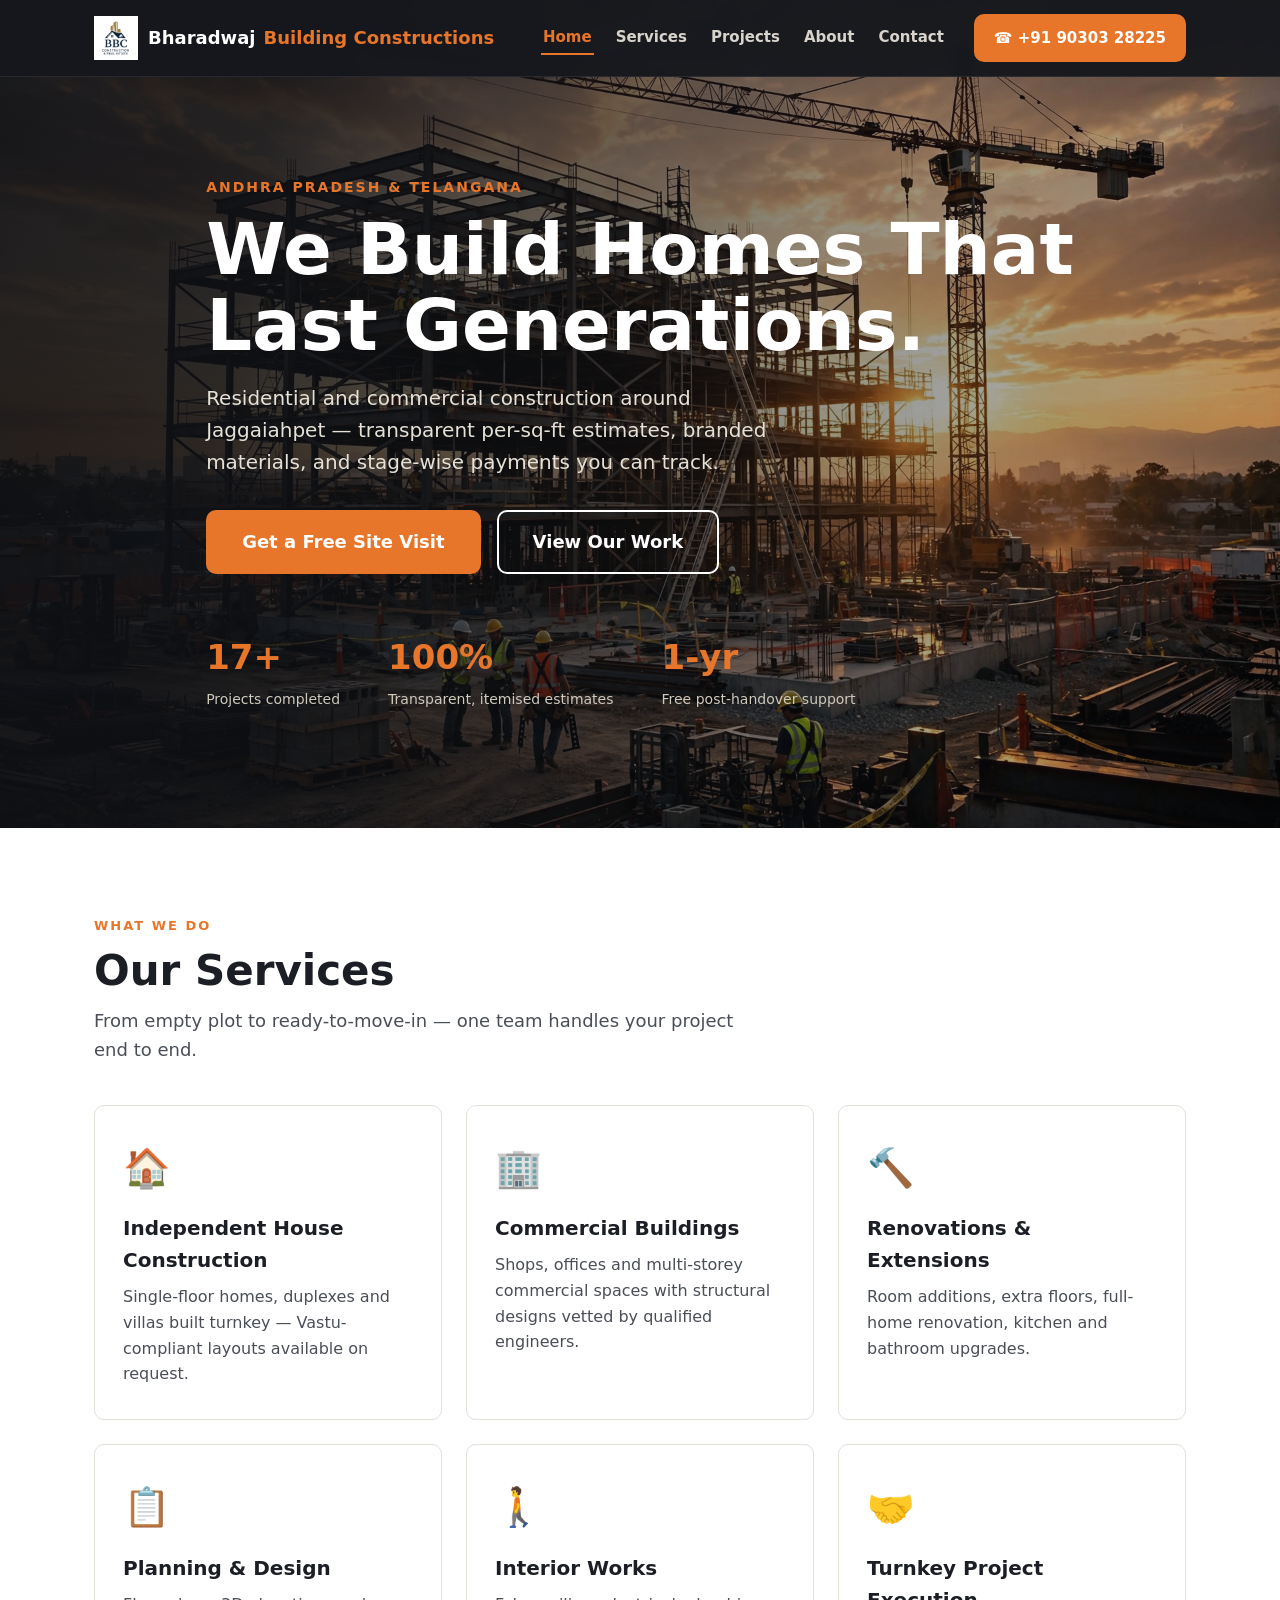
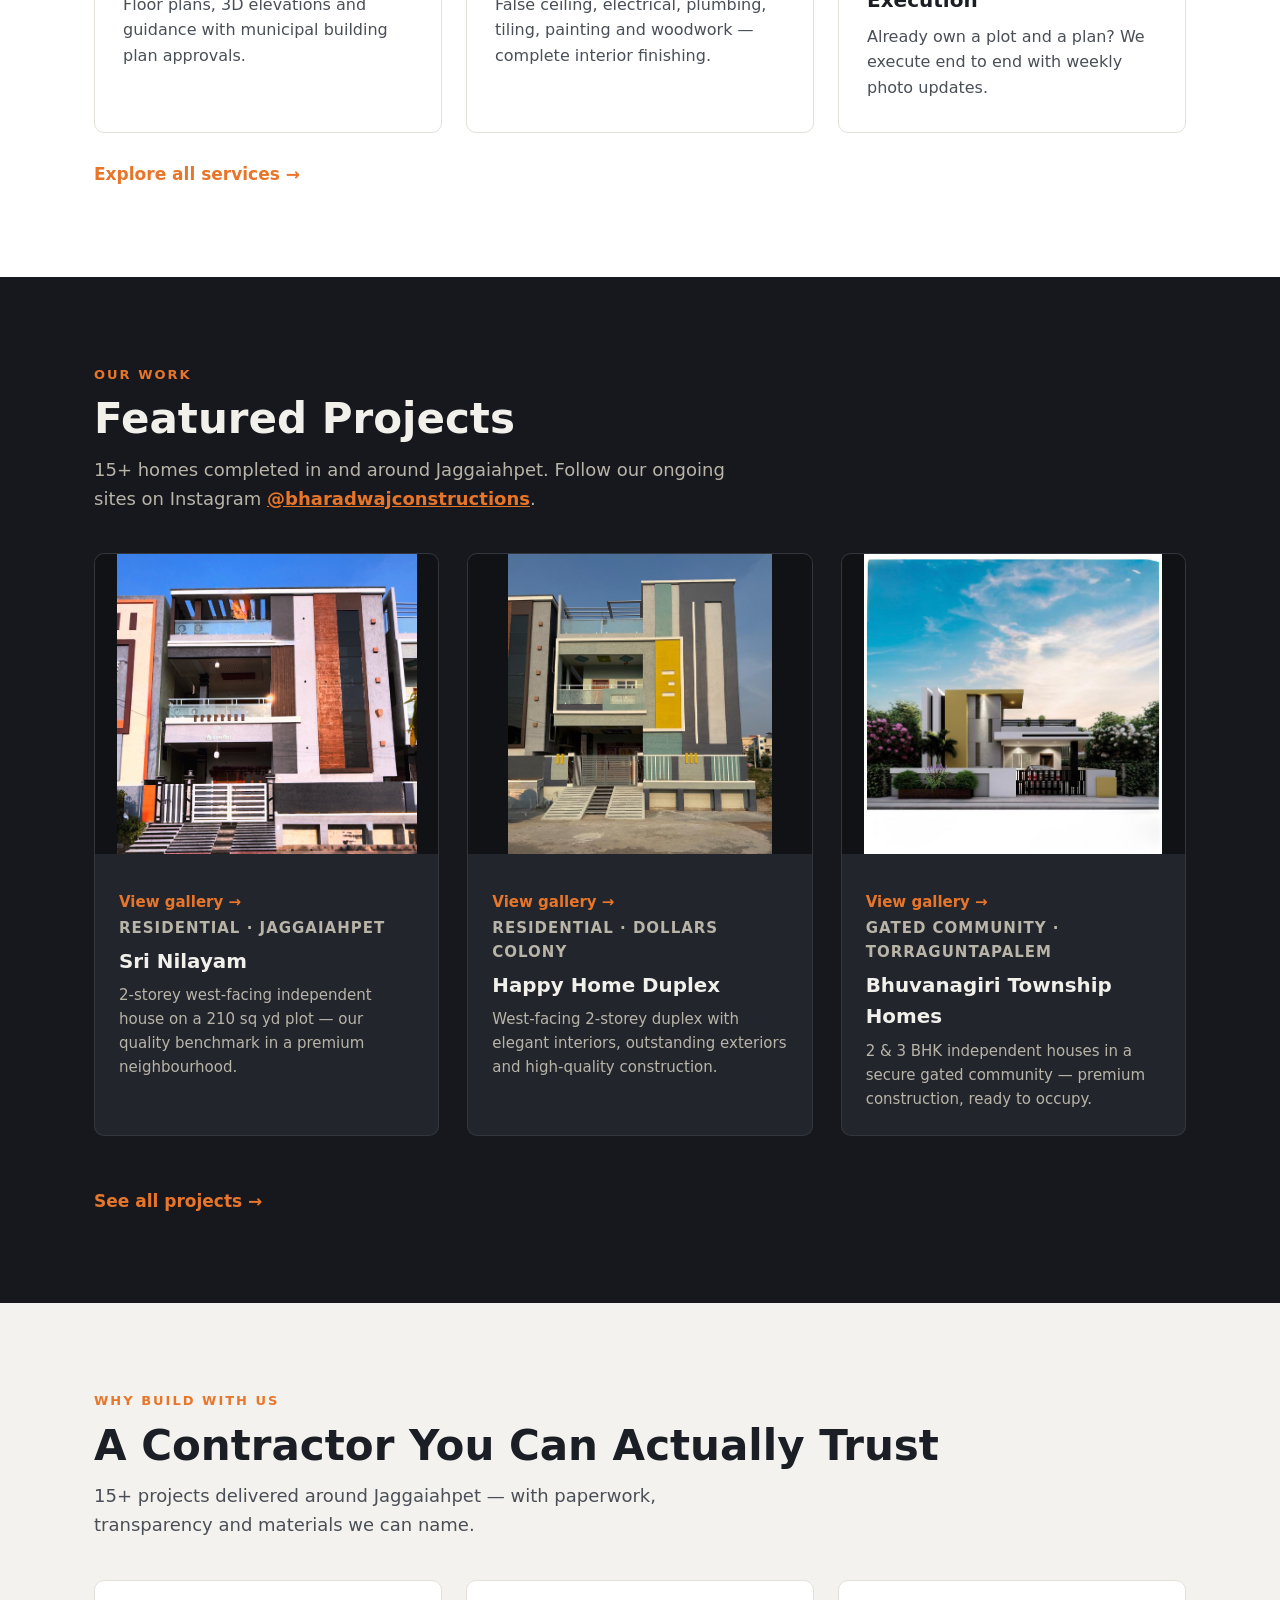
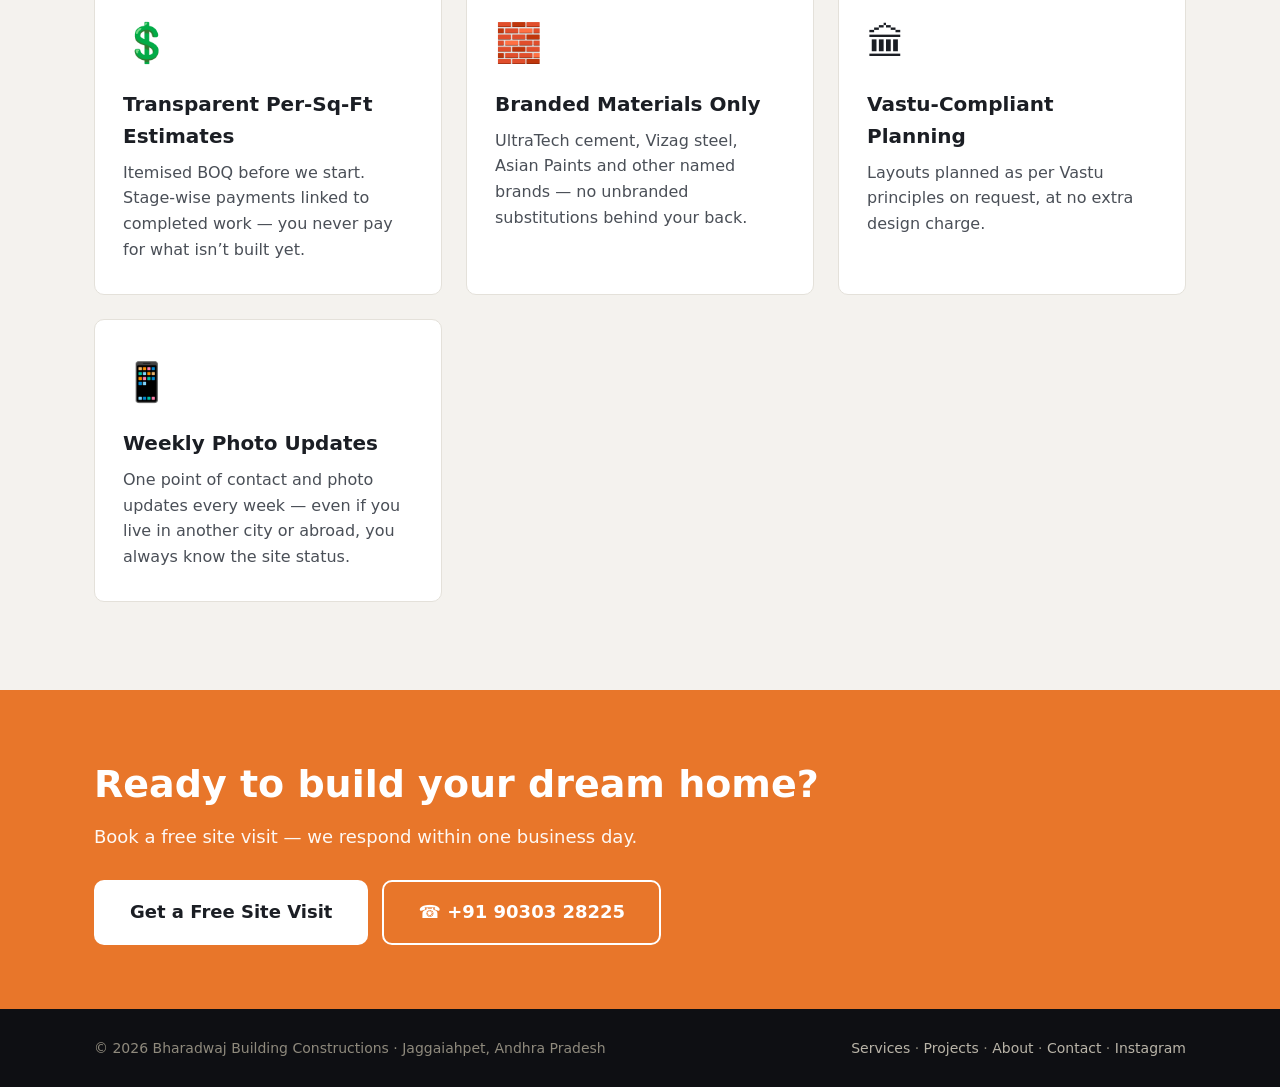
==== commit 5405aa89: "Updated push" ====
--- a/index.html
+++ b/index.html
@@ -38,7 +38,7 @@
   <section class="hero">
     <div class="hero-overlay"></div>
     <div class="container hero-content">
-      <p class="hero-eyebrow">Building Contractor &middot; Jaggaiahpet, Andhra Pradesh</p>
+      <p class="hero-eyebrow"> Andhra Pradesh &amp; Telangana</p>
       <h1>We Build Homes That<br />Last Generations.</h1>
       <p class="hero-sub">Residential and commercial construction around Jaggaiahpet &mdash; transparent per-sq-ft
         estimates, branded materials, and stage-wise payments you can track.</p>
@@ -47,7 +47,7 @@
         <a href="projects.html" class="btn btn-ghost btn-lg">View Our Work</a>
       </div>
       <div class="hero-stats">
-        <div class="stat"><strong>15+</strong><span>Projects completed</span></div>
+        <div class="stat"><strong>17+</strong><span>Projects completed</span></div>
         <div class="stat"><strong>100%</strong><span>Transparent, itemised estimates</span></div>
         <div class="stat"><strong>1-yr</strong><span>Free post-handover support</span></div>
       </div>
@@ -107,28 +107,31 @@
           href="https://www.instagram.com/bharadwajconstructions" target="_blank" rel="noopener"
           class="inline-link">@bharadwajconstructions</a>.</p>
       <div class="projects-grid">
-        <article class="project-card">
+        <article class="project-card" data-project="sri-nilayam">
           <img src="images/sri_nilayam.jpeg" alt="Independent house built by Bharadwaj Building Construction"
             loading="lazy" />
           <div class="project-body">
+            <span class="gallery-hint">View gallery &rarr;</span>
             <p class="project-tag">Residential &middot; Jaggaiahpet</p>
             <h3>Sri Nilayam</h3>
             <p>2-storey west-facing independent house on a 210 sq yd plot &mdash; our quality benchmark in a premium
               neighbourhood.</p>
           </div>
         </article>
-        <article class="project-card">
+        <article class="project-card"  data-project="happy-home">
           <img src="images/happy_home.jpeg" alt="Duplex home interior finishing" loading="lazy" />
           <div class="project-body">
+            <span class="gallery-hint">View gallery &rarr;</span>
             <p class="project-tag">Residential &middot; Dollars Colony</p>
             <h3>Happy Home Duplex</h3>
             <p>West-facing 2-storey duplex with elegant interiors, outstanding exteriors and high-quality construction.
             </p>
           </div>
         </article>
-        <article class="project-card">
+        <article class="project-card"  data-project="bhuvanagiri">
           <img src="images/modal_home.jpeg" alt="Independent houses in a gated community" loading="lazy" />
           <div class="project-body">
+            <span class="gallery-hint">View gallery &rarr;</span>
             <p class="project-tag">Gated Community &middot; Torraguntapalem</p>
             <h3>Bhuvanagiri Township Homes</h3>
             <p>2 &amp; 3 BHK independent houses in a secure gated community &mdash; premium construction, ready to
@@ -192,14 +195,43 @@
   <!-- ============ FOOTER ============ -->
   <footer class="site-footer">
     <div class="container footer-inner">
-      <p>&copy; <span id="year"></span> Bharadwaj Building Construction &middot; Jaggaiahpet, Andhra Pradesh</p>
+      <p>&copy; <span id="year"></span> Bharadwaj Building Constructions &middot; Jaggaiahpet, Andhra Pradesh</p>
       <p class="footer-links"><a href="services.html">Services</a> &middot; <a href="projects.html">Projects</a>
         &middot; <a href="about.html">About</a> &middot; <a href="contact.html">Contact</a> &middot; <a
           href="https://www.instagram.com/bharadwajconstructions" target="_blank" rel="noopener">Instagram</a></p>
     </div>
   </footer>
-
-  <script src="script.js"></script>
+  <div class="lightbox" id="lightbox" aria-hidden="true" role="dialog" aria-label="Project gallery">
+  <div class="lightbox-backdrop" data-close></div>
+  <figure class="lightbox-box">
+    <button class="lightbox-close" data-close aria-label="Close">&times;</button>
+    <button class="lightbox-prev" id="lbPrev" aria-label="Previous">&#10094;</button>
+    <div class="lightbox-media" id="lbMedia"></div>
+    <button class="lightbox-next" id="lbNext" aria-label="Next">&#10095;</button>
+    <figcaption>
+      <p class="lightbox-caption" id="lbCaption"></p>
+      <p class="lightbox-counter" id="lbCounter"></p>
+    </figcaption>
+  </figure>
+</div>
+  <script>
+// Gallery data — add/remove photos & videos per project here.
+const PROJECT_GALLERIES = {
+  "sri-nilayam": [
+    { type: "image", src: "images/sri_nilayam.jpeg", caption: "Front elevation" },
+    { type: "image", src: "images/project-kitchen.jpg", caption: "Kitchen" }
+  ],
+  "happy-home": [
+    { type: "image", src: "images/happy_home.jpeg", caption: "Happy Home Duplex, Dollars Colony" },
+    { type: "image", src: "images/site_work.jpeg", caption: "Site Work" }
+  ],
+  "bhuvanagiri": [
+    { type: "image", src: "images/modal_home.jpeg", caption: "Bhuvanagiri Township" },
+    { type: "video", src: "images/model_video.mp4", caption: "Model home walkthrough" }
+  ]
+};
+</script>
+<script src="script.js"></script>
 </body>
 
 </html>
--- a/styles.css
+++ b/styles.css
@@ -208,6 +208,10 @@
 .projects-note { color: #8f8a7d; font-size: 14px; }
 .inline-link { color: var(--brand); font-weight: 700; }
 .inline-link:hover { text-decoration: underline; }
+.video-spotlight { text-align: center; }
+.video-spotlight h2 { margin: 8px 0 4px; }
+.video-spotlight video { width: 100%; max-width: 820px; border-radius: 12px; margin-top: 24px; }
+
 
 /* ---------- Process ---------- */
 .process-steps {
@@ -321,3 +325,16 @@
 .lightbox-caption { color: #f2f0eb; font-size: 16px; }
 .lightbox-counter { color: #8f8a7d; font-size: 14px; }
 
+
+
+/* ---------- Leadership ---------- */
+.leaders-grid { display: grid; grid-template-columns: repeat(2, 1fr); gap: 28px; margin-top: 36px; }
+.leader-card { background: #1d2027; border: 1px solid #2b2f38; border-radius: 14px; padding: 36px 32px; }
+.leader-top { display: flex; align-items: center; gap: 20px; margin-bottom: 22px; }
+.leader-top img { width: 110px; height: 110px; border-radius: 50%; object-fit: cover; object-position: top center; border: 3px solid var(--brand); flex-shrink: 0; }
+.leader-card:first-child .leader-top img { object-position: center 10%; }
+.leader-card h3 { color: #f5f2ea; font-size: 22px; margin: 0 0 4px; }
+.leader-role { color: var(--brand); font-weight: 600; font-size: 15px; margin: 0; }
+.leader-card blockquote { font-style: italic; color: #e8e4da; border-left: 3px solid var(--brand); padding-left: 16px; margin: 0 0 18px; font-size: 16px; line-height: 1.6; }
+.leader-card p:last-child { color: #b9b4a8; font-size: 15px; line-height: 1.7; margin: 0; }
+@media (max-width: 760px) { .leaders-grid { grid-template-columns: 1fr; } }
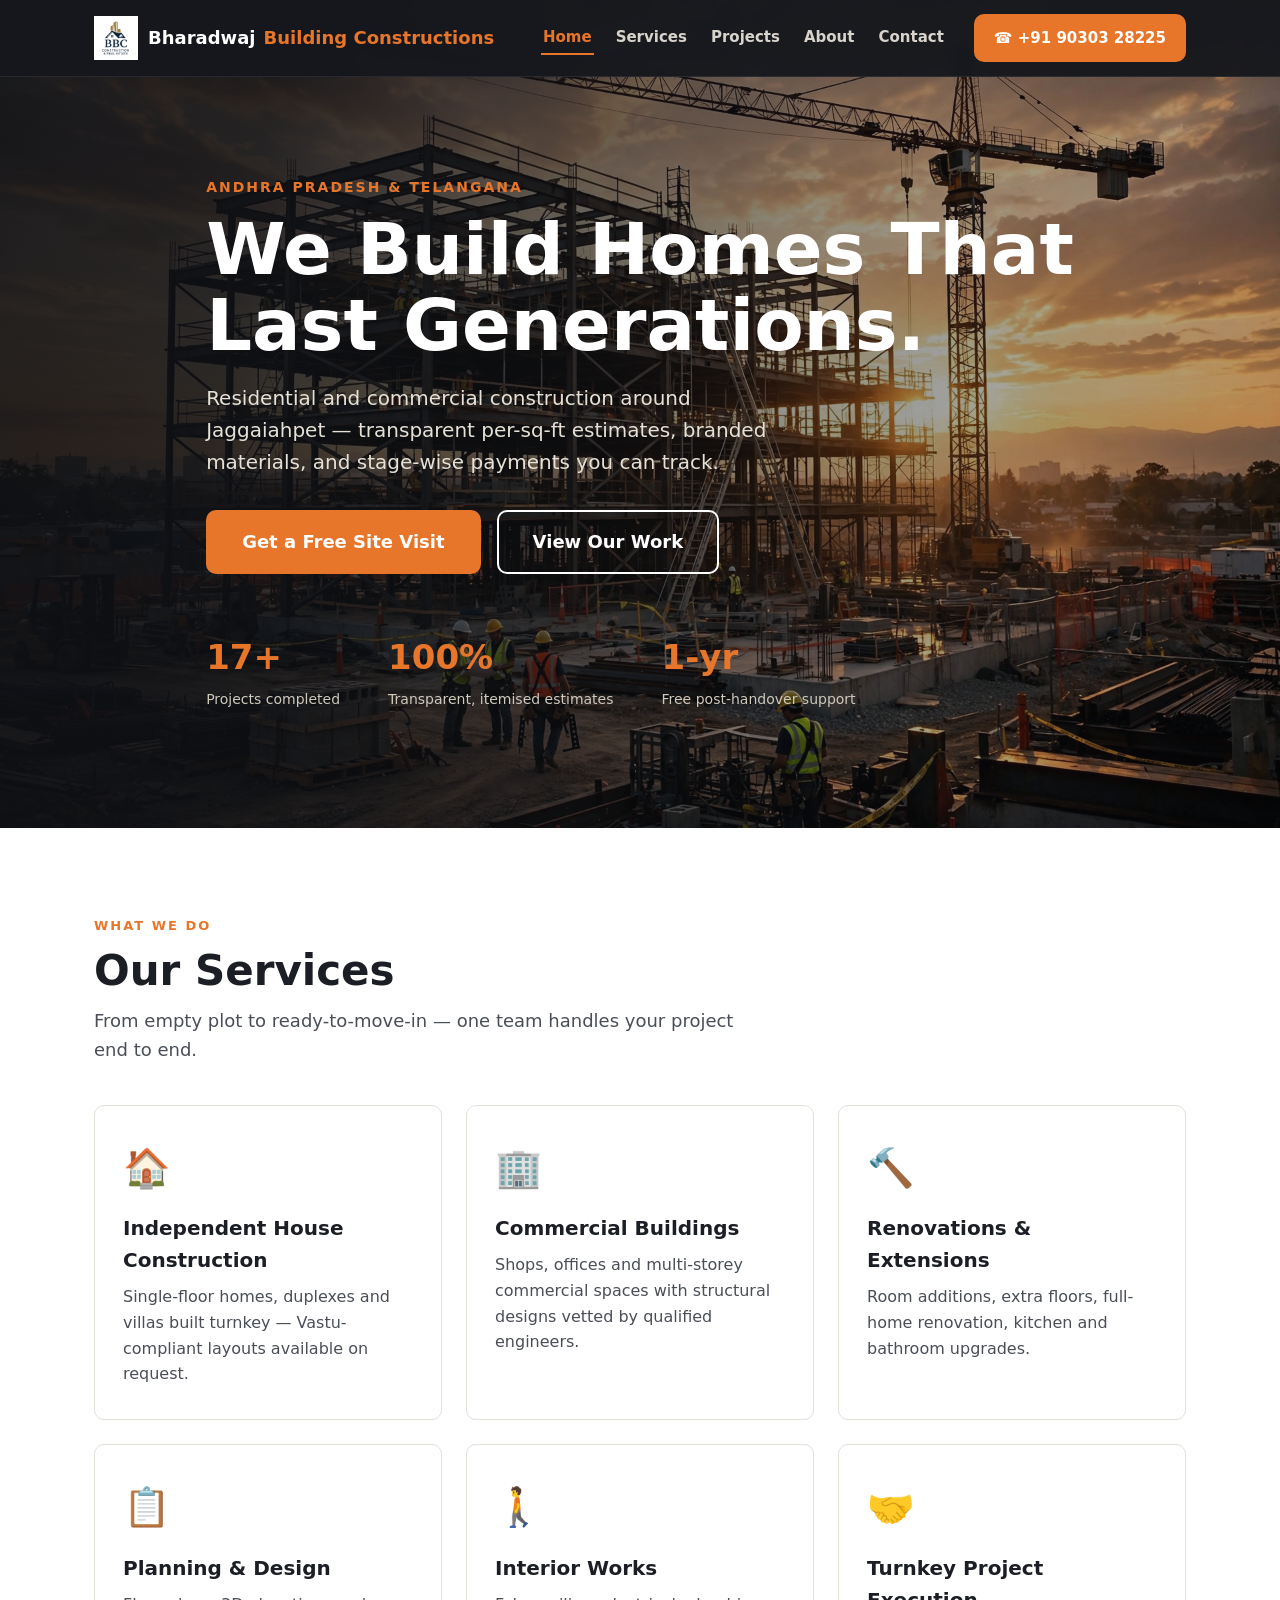
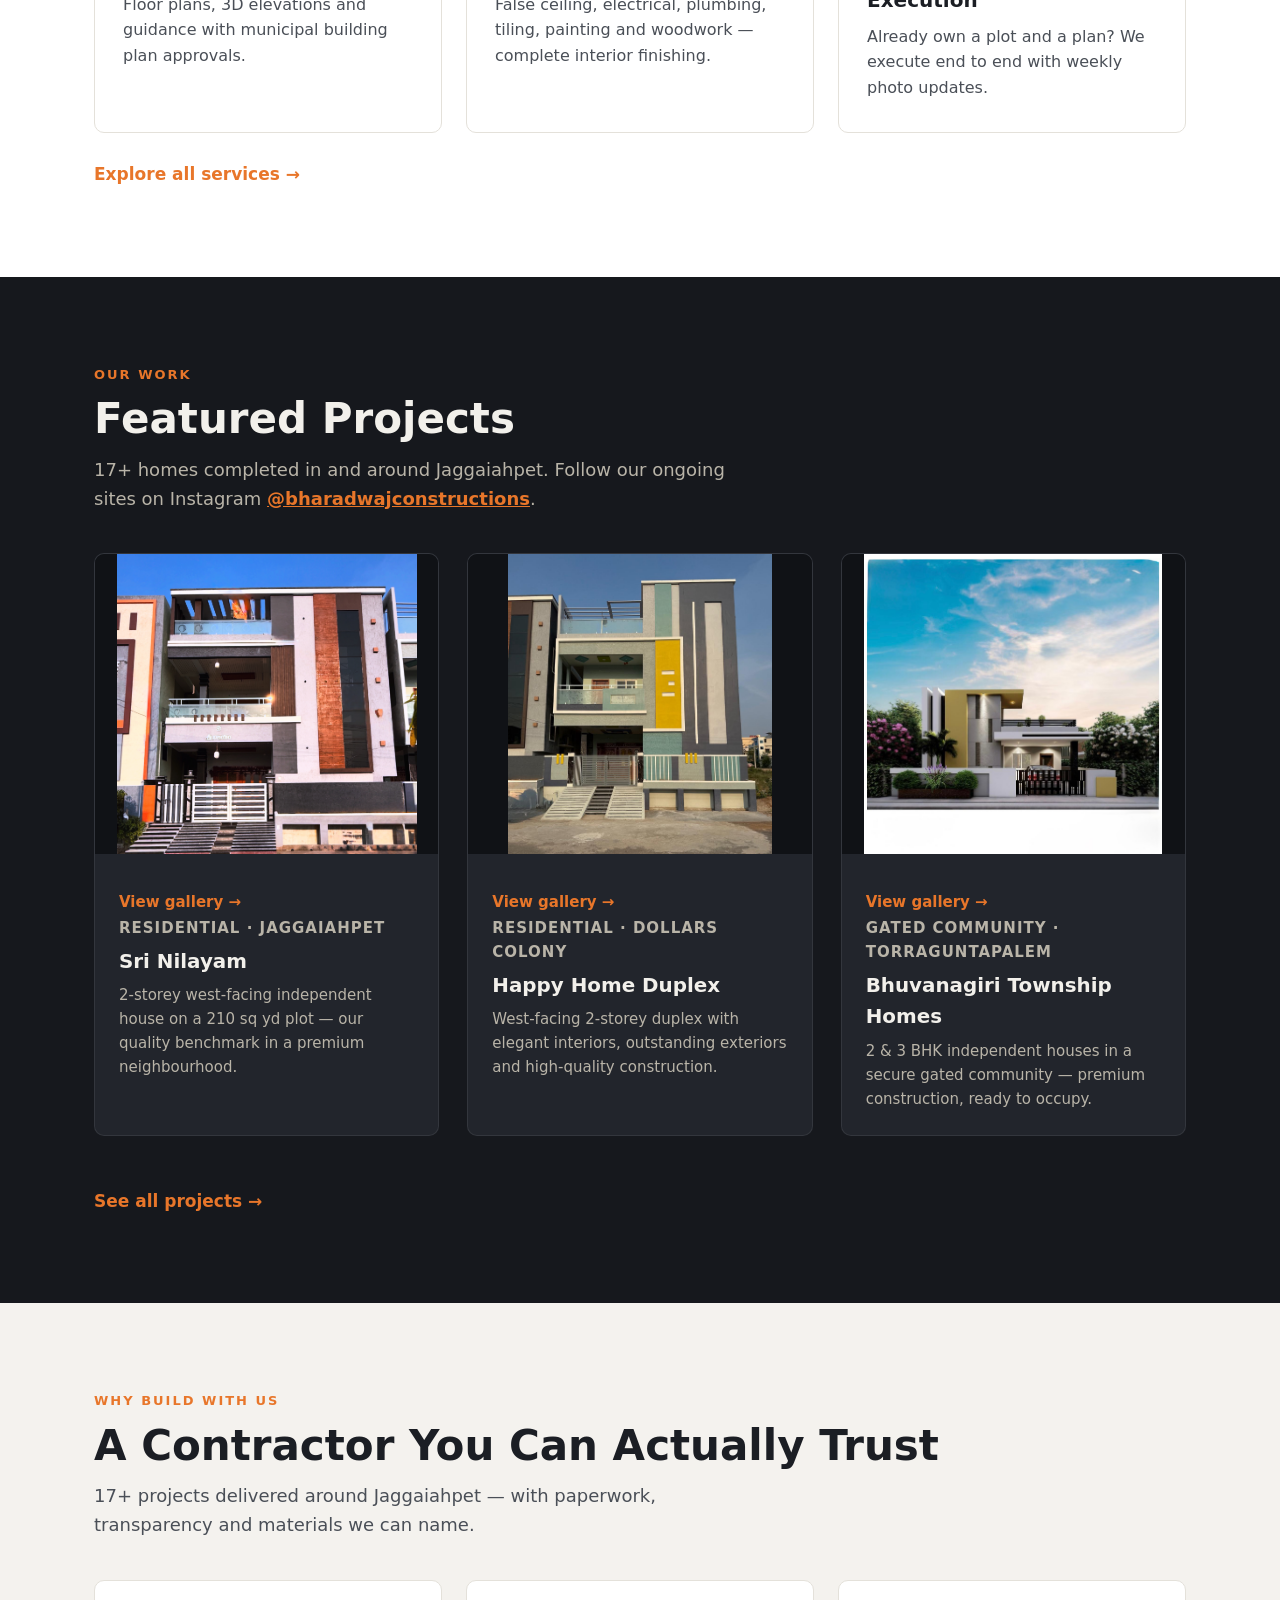
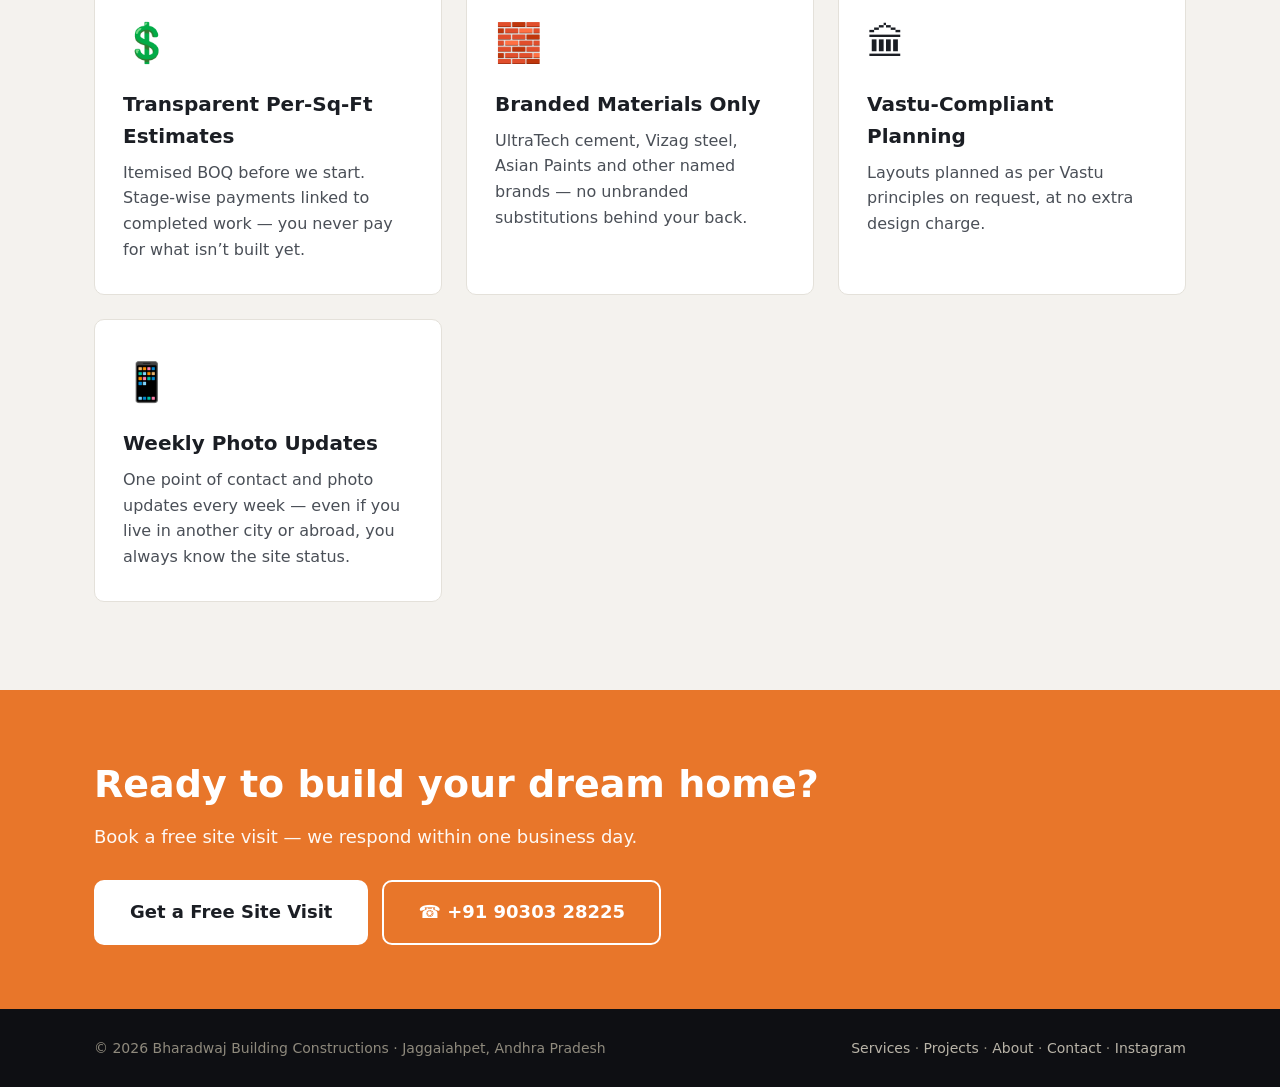
==== commit c521516e: "abut changes" ====
--- a/index.html
+++ b/index.html
@@ -103,7 +103,7 @@
     <div class="container">
       <p class="section-eyebrow">Our work</p>
       <h2 class="section-title">Featured Projects</h2>
-      <p class="section-lead">15+ homes completed in and around Jaggaiahpet. Follow our ongoing sites on Instagram <a
+      <p class="section-lead">17+ homes completed in and around Jaggaiahpet. Follow our ongoing sites on Instagram <a
           href="https://www.instagram.com/bharadwajconstructions" target="_blank" rel="noopener"
           class="inline-link">@bharadwajconstructions</a>.</p>
       <div class="projects-grid">
@@ -148,7 +148,7 @@
     <div class="container">
       <p class="section-eyebrow">Why build with us</p>
       <h2 class="section-title">A Contractor You Can Actually Trust</h2>
-      <p class="section-lead">15+ projects delivered around Jaggaiahpet &mdash; with paperwork, transparency and
+      <p class="section-lead">17+ projects delivered around Jaggaiahpet &mdash; with paperwork, transparency and
         materials we can name.</p>
       <div class="services-grid">
         <article class="service-card">
--- a/styles.css
+++ b/styles.css
@@ -279,6 +279,7 @@
 .contact-info p { margin-bottom: 16px; color: #cfc9bc; font-size: 16px; }
 .contact-info a { color: var(--brand); text-decoration: none; font-weight: 600; }
 .contact-info a:hover { text-decoration: underline; }
+.contact-info a { overflow-wrap: anywhere; }
 .ig-note { font-size: 14px; color: #8f8a7d; }
 
 /* ---------- Footer ---------- */
@@ -306,6 +307,13 @@
   .hero { min-height: auto; padding: 130px 0 64px; }
   .page-hero { padding: 130px 0 56px; }
 }
+@media (max-width: 480px) {
+  .header-inner { gap: 12px; }
+  .site-header .logo { font-size: 15px; }
+  .site-header .logo img { height: 34px; width: auto; }
+}
+html, body { overflow-x: clip; }
+
 
 /* ---------- Project gallery lightbox ---------- */
 .project-card[data-project] { cursor: pointer; }
@@ -338,3 +346,70 @@
 .leader-card blockquote { font-style: italic; color: #e8e4da; border-left: 3px solid var(--brand); padding-left: 16px; margin: 0 0 18px; font-size: 16px; line-height: 1.6; }
 .leader-card p:last-child { color: #b9b4a8; font-size: 15px; line-height: 1.7; margin: 0; }
 @media (max-width: 760px) { .leaders-grid { grid-template-columns: 1fr; } }
+
+
+/* ---------- Vision / legacy ---------- */
+.vision-grid {
+  display: grid;
+  grid-template-columns: 420px 1fr;
+  gap: 48px;
+  align-items: center;
+  background: #1d2027;
+  border: 1px solid #2b2f38;
+  border-radius: 16px;
+  padding: 48px;
+}
+.vision-photo { text-align: center; }
+.vision-photo img {
+  width: 100%;
+  border-radius: 12px;
+  border: 3px solid var(--brand);
+  display: block;
+}
+.vision-photo h2 {
+  color: #f5f2ea;
+  font-size: 24px;
+  line-height: 1.3;
+  margin: 20px 0 8px;
+}
+.vision-photo h2 .honorific {
+  display: block;
+  font-size: 13px;
+  font-weight: 600;
+  letter-spacing: 3px;
+  text-transform: uppercase;
+  color: #a49e90;
+  margin-bottom: 8px;
+}
+.vision-photo .vision-dates {
+  color: #8f8a7e;
+  font-size: 15px;
+  letter-spacing: 2px;
+  margin: 0;
+}
+.vision-role {
+  color: #8f8a7e;/*var(--brand);*/
+  font-weight: 600;
+  font-size: 15px;
+  margin-bottom: 20px;
+}
+.vision-text p {
+  color: #b9b4a8;
+  font-size: 20px;
+  line-height: 1.75;
+  margin-bottom: 16px;
+}
+.vision-text p:last-child { margin-bottom: 0; }
+@media (max-width: 860px) {
+  .vision-grid { grid-template-columns: 1fr; gap: 28px; padding: 32px 24px; }
+  .vision-photo img { max-width: 280px; margin: 0 auto; }
+}
+
+.vision-photo .plaque-role {
+  color: var(--brand);
+  font-weight: 600;
+  font-size: 14px;
+  line-height: 1.7;
+  margin: 14px 0 0;
+}
+
